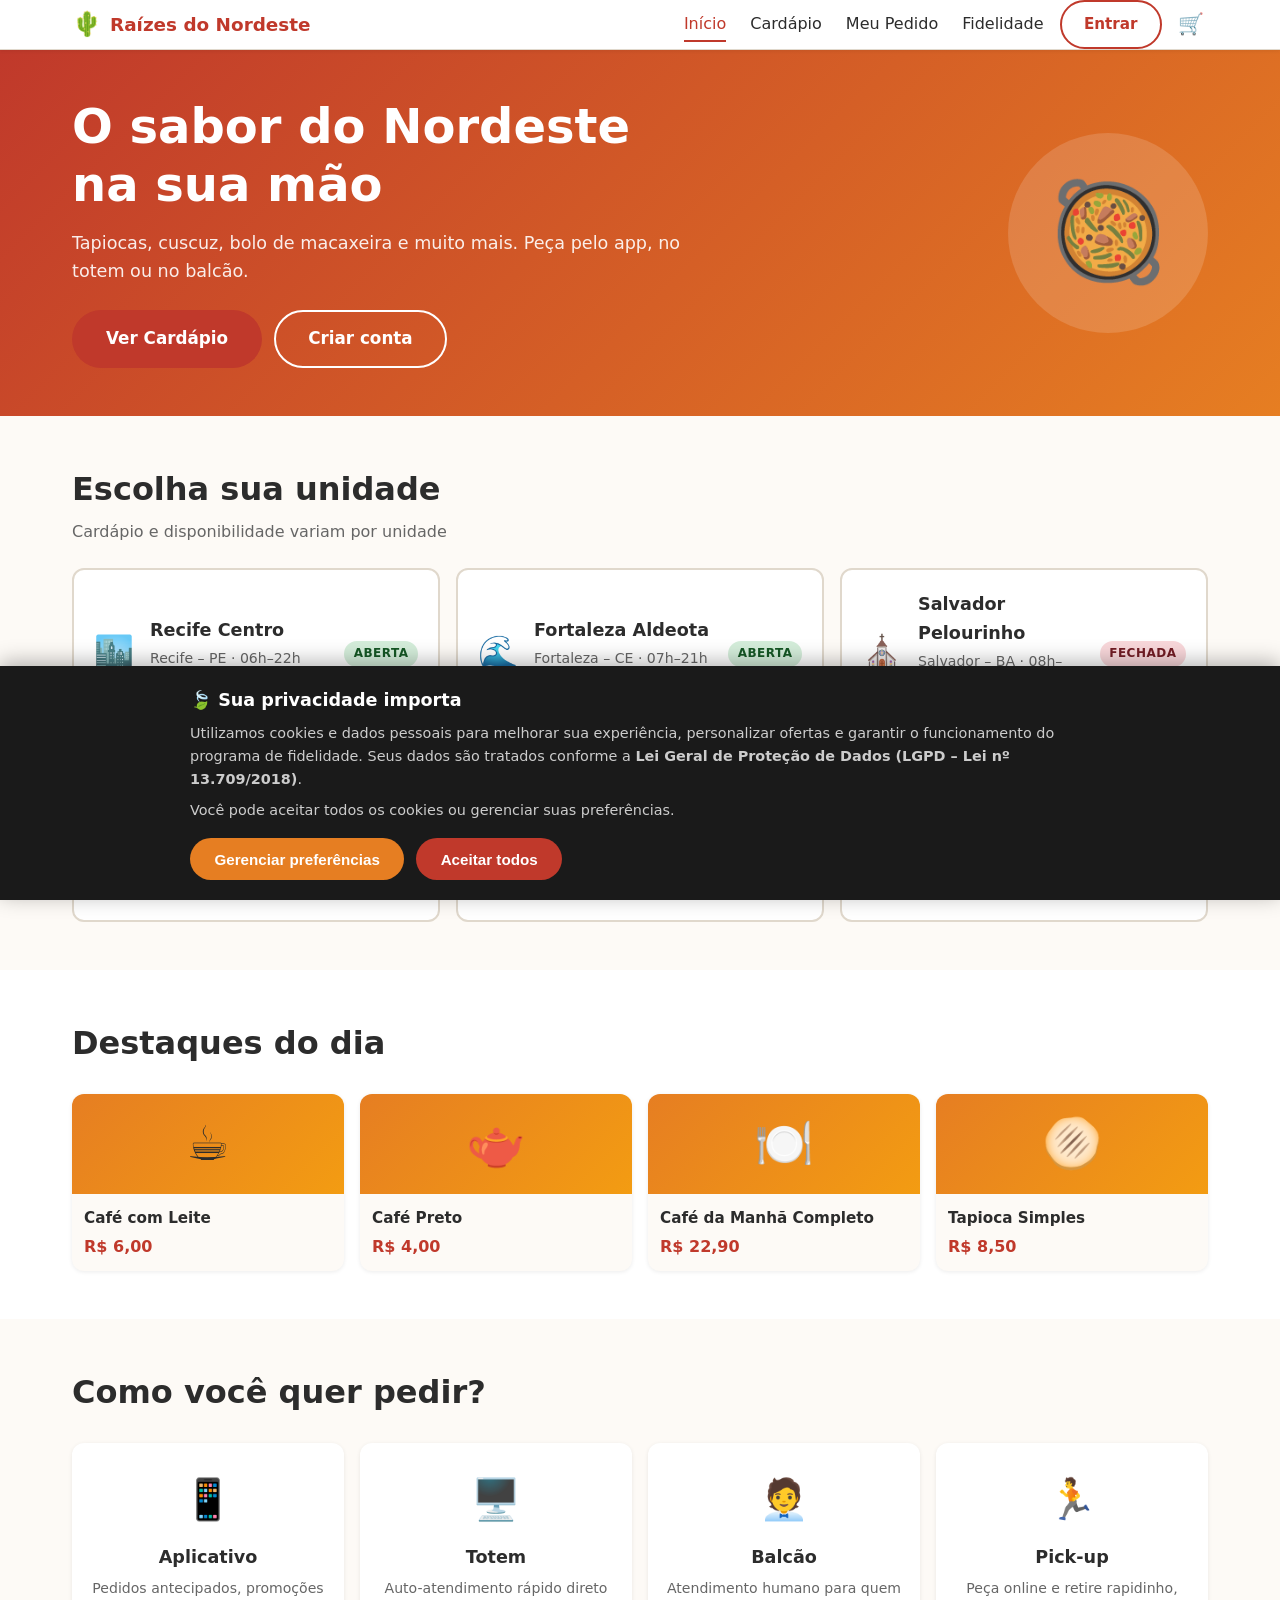
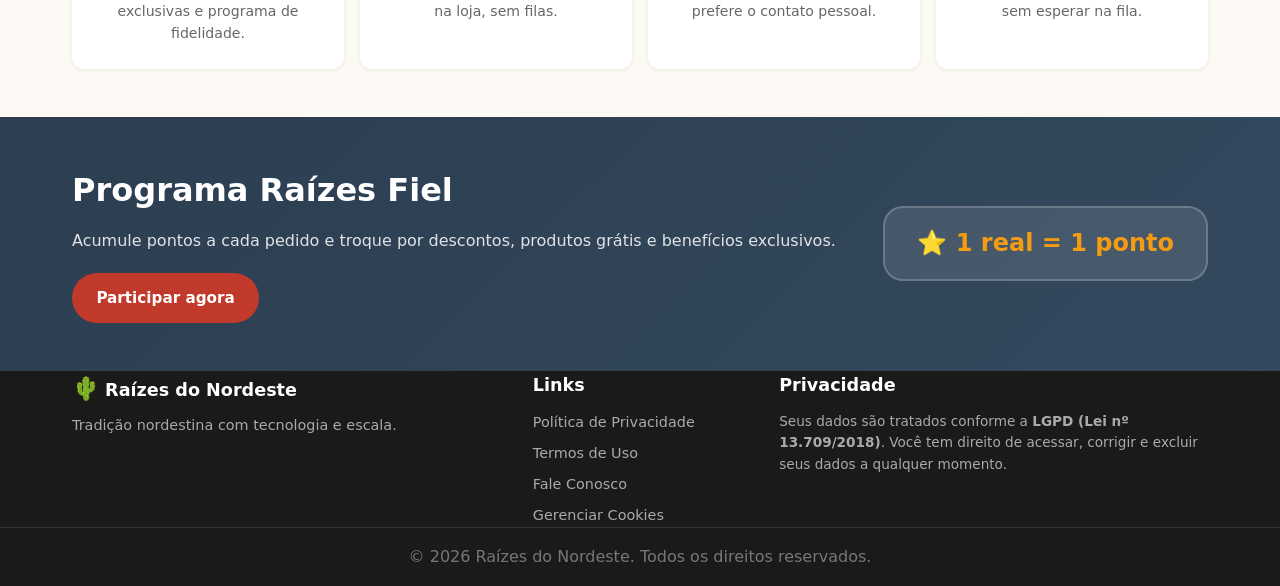
==== index.html @ 5897336e "raizes do nordeste" ====
<!DOCTYPE html>
<html lang="pt-BR">
<head>
  <meta charset="UTF-8" />
  <meta name="viewport" content="width=device-width, initial-scale=1.0" />
  <title>Raízes do Nordeste</title>
  <link rel="stylesheet" href="src/css/global.css" />
  <link rel="stylesheet" href="src/css/home.css" />
</head>
<body>

  <!-- LGPD Banner -->
  <div id="lgpd-banner" class="lgpd-banner" role="dialog" aria-labelledby="lgpd-title" aria-modal="true">
    <div class="lgpd-content">
      <h2 id="lgpd-title">🍃 Sua privacidade importa</h2>
      <p>
        Utilizamos cookies e dados pessoais para melhorar sua experiência, personalizar ofertas e
        garantir o funcionamento do programa de fidelidade. Seus dados são tratados conforme a
        <strong>Lei Geral de Proteção de Dados (LGPD – Lei nº 13.709/2018)</strong>.
      </p>
      <p>Você pode aceitar todos os cookies ou gerenciar suas preferências.</p>
      <div class="lgpd-actions">
        <button class="btn-secondary" onclick="openPrivacyModal()">Gerenciar preferências</button>
        <button class="btn-primary" onclick="acceptLGPD()">Aceitar todos</button>
      </div>
    </div>
  </div>

  <!-- Privacy Modal -->
  <div id="privacy-modal" class="modal hidden" role="dialog" aria-modal="true" aria-labelledby="modal-title">
    <div class="modal-overlay" onclick="closePrivacyModal()"></div>
    <div class="modal-box">
      <h2 id="modal-title">Gerenciar Preferências de Privacidade</h2>
      <p>Escolha quais dados você autoriza a Raízes do Nordeste a utilizar:</p>
      <div class="privacy-options">
        <label class="toggle-item">
          <span>Cookies essenciais (obrigatório)</span>
          <input type="checkbox" checked disabled />
        </label>
        <label class="toggle-item">
          <span>Personalização de ofertas</span>
          <input type="checkbox" id="pref-personalization" checked />
        </label>
        <label class="toggle-item">
          <span>Programa de fidelidade</span>
          <input type="checkbox" id="pref-fidelity" checked />
        </label>
        <label class="toggle-item">
          <span>Análise de uso (analytics)</span>
          <input type="checkbox" id="pref-analytics" />
        </label>
      </div>
      <p class="privacy-note">
        Você pode revogar seu consentimento a qualquer momento em <strong>Minha Conta → Privacidade</strong>.
        Para mais informações, acesse nossa <a href="#" class="link">Política de Privacidade</a>.
      </p>
      <div class="modal-actions">
        <button class="btn-secondary" onclick="closePrivacyModal()">Cancelar</button>
        <button class="btn-primary" onclick="savePrivacyPrefs()">Salvar preferências</button>
      </div>
    </div>
  </div>

  <!-- Header -->
  <header class="header" role="banner">
    <div class="container header-inner">
      <a href="index.html" class="logo" aria-label="Raízes do Nordeste - Página inicial">
        <span class="logo-icon">🌵</span>
        <span class="logo-text">Raízes do Nordeste</span>
      </a>
      <nav class="nav" role="navigation" aria-label="Menu principal">
        <a href="index.html" class="nav-link active">Início</a>
        <a href="src/pages/cardapio.html" class="nav-link">Cardápio</a>
        <a href="src/pages/pedido.html" class="nav-link">Meu Pedido</a>
        <a href="src/pages/fidelidade.html" class="nav-link">Fidelidade</a>
      </nav>
      <div class="header-actions">
        <a href="src/pages/login.html" class="btn-outline" id="btn-login">Entrar</a>
        <a href="src/pages/carrinho.html" class="btn-cart" aria-label="Ver carrinho">
          🛒 <span id="cart-count" class="cart-badge">0</span>
        </a>
      </div>
      <button class="menu-toggle" id="menu-toggle" aria-label="Abrir menu" aria-expanded="false">☰</button>
    </div>
    <!-- Mobile nav -->
    <nav class="mobile-nav hidden" id="mobile-nav" aria-label="Menu mobile">
      <a href="index.html" class="mobile-nav-link">Início</a>
      <a href="src/pages/cardapio.html" class="mobile-nav-link">Cardápio</a>
      <a href="src/pages/pedido.html" class="mobile-nav-link">Meu Pedido</a>
      <a href="src/pages/fidelidade.html" class="mobile-nav-link">Fidelidade</a>
      <a href="src/pages/login.html" class="mobile-nav-link">Entrar / Cadastrar</a>
    </nav>
  </header>

  <main id="main-content">

    <!-- Hero -->
    <section class="hero" aria-labelledby="hero-title">
      <div class="container hero-inner">
        <div class="hero-text">
          <h1 id="hero-title">O sabor do Nordeste<br/>na sua mão</h1>
          <p>Tapiocas, cuscuz, bolo de macaxeira e muito mais. Peça pelo app, no totem ou no balcão.</p>
          <div class="hero-actions">
            <a href="src/pages/cardapio.html" class="btn-primary btn-lg">Ver Cardápio</a>
            <a href="src/pages/login.html" class="btn-outline btn-lg">Criar conta</a>
          </div>
        </div>
        <div class="hero-image" aria-hidden="true">
          <div class="hero-img-placeholder">
            <span>🥘</span>
          </div>
        </div>
      </div>
    </section>

    <!-- Selecionar Unidade -->
    <section class="section-unit" aria-labelledby="unit-title">
      <div class="container">
        <h2 id="unit-title">Escolha sua unidade</h2>
        <p class="section-subtitle">Cardápio e disponibilidade variam por unidade</p>
        <div class="unit-grid" id="unit-grid" role="list">
          <!-- Preenchido via JS -->
        </div>
      </div>
    </section>

    <!-- Destaques -->
    <section class="section-highlights" aria-labelledby="highlights-title">
      <div class="container">
        <h2 id="highlights-title">Destaques do dia</h2>
        <div class="highlights-grid" id="highlights-grid" role="list">
          <!-- Preenchido via JS -->
        </div>
      </div>
    </section>

    <!-- Canais de atendimento -->
    <section class="section-channels" aria-labelledby="channels-title">
      <div class="container">
        <h2 id="channels-title">Como você quer pedir?</h2>
        <div class="channels-grid">
          <div class="channel-card">
            <span class="channel-icon" aria-hidden="true">📱</span>
            <h3>Aplicativo</h3>
            <p>Pedidos antecipados, promoções exclusivas e programa de fidelidade.</p>
          </div>
          <div class="channel-card">
            <span class="channel-icon" aria-hidden="true">🖥️</span>
            <h3>Totem</h3>
            <p>Auto-atendimento rápido direto na loja, sem filas.</p>
          </div>
          <div class="channel-card">
            <span class="channel-icon" aria-hidden="true">🧑‍💼</span>
            <h3>Balcão</h3>
            <p>Atendimento humano para quem prefere o contato pessoal.</p>
          </div>
          <div class="channel-card">
            <span class="channel-icon" aria-hidden="true">🏃</span>
            <h3>Pick-up</h3>
            <p>Peça online e retire rapidinho, sem esperar na fila.</p>
          </div>
        </div>
      </div>
    </section>

    <!-- Fidelidade CTA -->
    <section class="section-fidelity" aria-labelledby="fidelity-title">
      <div class="container fidelity-inner">
        <div>
          <h2 id="fidelity-title">Programa Raízes Fiel</h2>
          <p>Acumule pontos a cada pedido e troque por descontos, produtos grátis e benefícios exclusivos.</p>
          <a href="src/pages/login.html" class="btn-primary">Participar agora</a>
        </div>
        <div class="fidelity-badge" aria-hidden="true">⭐ 1 real = 1 ponto</div>
      </div>
    </section>

  </main>

  <!-- Footer -->
  <footer class="footer" role="contentinfo">
    <div class="container footer-inner">
      <div class="footer-brand">
        <span class="logo-icon">🌵</span>
        <span class="logo-text">Raízes do Nordeste</span>
        <p>Tradição nordestina com tecnologia e escala.</p>
      </div>
      <div class="footer-links">
        <h3>Links</h3>
        <a href="#">Política de Privacidade</a>
        <a href="#">Termos de Uso</a>
        <a href="#">Fale Conosco</a>
        <a href="#" onclick="openPrivacyModal(); return false;">Gerenciar Cookies</a>
      </div>
      <div class="footer-lgpd">
        <h3>Privacidade</h3>
        <p>Seus dados são tratados conforme a <strong>LGPD (Lei nº 13.709/2018)</strong>. Você tem direito de acessar, corrigir e excluir seus dados a qualquer momento.</p>
      </div>
    </div>
    <div class="footer-bottom">
      <p>© 2026 Raízes do Nordeste. Todos os direitos reservados.</p>
    </div>
  </footer>

  <script src="src/js/data.js"></script>
  <script src="src/js/cart.js"></script>
  <script src="src/js/lgpd.js"></script>
  <script src="src/js/home.js"></script>
</body>
</html>
---- src/css/global.css ----
/* =============================================
   RAÍZES DO NORDESTE — Global CSS
   Mobile-first, responsivo, acessível
   ============================================= */

/* --- Reset & Base --- */
*, *::before, *::after { box-sizing: border-box; margin: 0; padding: 0; }

:root {
  --color-primary:    #C0392B;
  --color-primary-dk: #96281B;
  --color-secondary:  #E67E22;
  --color-accent:     #F39C12;
  --color-bg:         #FDFAF6;
  --color-surface:    #FFFFFF;
  --color-text:       #2C2C2C;
  --color-text-light: #666666;
  --color-border:     #E0D8CC;
  --color-success:    #27AE60;
  --color-error:      #E74C3C;
  --color-warning:    #F39C12;
  --color-info:       #2980B9;

  --radius-sm:  6px;
  --radius-md:  12px;
  --radius-lg:  20px;
  --radius-full: 9999px;

  --shadow-sm: 0 1px 4px rgba(0,0,0,.08);
  --shadow-md: 0 4px 16px rgba(0,0,0,.12);
  --shadow-lg: 0 8px 32px rgba(0,0,0,.16);

  --font-sans: 'Segoe UI', system-ui, -apple-system, sans-serif;
  --transition: 0.2s ease;
}

html { scroll-behavior: smooth; font-size: 16px; }

body {
  font-family: var(--font-sans);
  background: var(--color-bg);
  color: var(--color-text);
  line-height: 1.6;
  min-height: 100vh;
  display: flex;
  flex-direction: column;
}

main { flex: 1; }

img { max-width: 100%; display: block; }

a { color: inherit; text-decoration: none; }

ul, ol { list-style: none; }

/* --- Container --- */
.container {
  width: 100%;
  max-width: 1200px;
  margin: 0 auto;
  padding: 0 1rem;
}

/* --- Typography --- */
h1 { font-size: clamp(1.8rem, 5vw, 3rem); font-weight: 800; line-height: 1.2; }
h2 { font-size: clamp(1.3rem, 3vw, 2rem); font-weight: 700; }
h3 { font-size: 1.1rem; font-weight: 600; }
p  { font-size: 1rem; }

.section-subtitle { color: var(--color-text-light); margin-top: .25rem; }

/* --- Buttons --- */
.btn-primary, .btn-secondary, .btn-outline, .btn-danger {
  display: inline-flex;
  align-items: center;
  justify-content: center;
  gap: .5rem;
  padding: .65rem 1.4rem;
  border-radius: var(--radius-full);
  font-size: .95rem;
  font-weight: 600;
  cursor: pointer;
  border: 2px solid transparent;
  transition: background var(--transition), color var(--transition), border-color var(--transition), transform var(--transition);
  text-decoration: none;
  white-space: nowrap;
}
.btn-primary  { background: var(--color-primary); color: #fff; }
.btn-primary:hover  { background: var(--color-primary-dk); transform: translateY(-1px); }
.btn-secondary { background: var(--color-secondary); color: #fff; }
.btn-secondary:hover { background: #d35400; }
.btn-outline  { background: transparent; color: var(--color-primary); border-color: var(--color-primary); }
.btn-outline:hover  { background: var(--color-primary); color: #fff; }
.btn-danger   { background: var(--color-error); color: #fff; }
.btn-danger:hover   { background: #c0392b; }
.btn-lg { padding: .85rem 2rem; font-size: 1.05rem; }
.btn-sm { padding: .4rem .9rem; font-size: .85rem; }

button:focus-visible, a:focus-visible {
  outline: 3px solid var(--color-accent);
  outline-offset: 2px;
}

/* --- Header --- */
.header {
  background: var(--color-surface);
  border-bottom: 1px solid var(--color-border);
  position: sticky;
  top: 0;
  z-index: 100;
  box-shadow: var(--shadow-sm);
}
.header-inner {
  display: flex;
  align-items: center;
  gap: 1rem;
  padding-top: .75rem;
  padding-bottom: .75rem;
}
.logo {
  display: flex;
  align-items: center;
  gap: .5rem;
  font-weight: 800;
  font-size: 1.15rem;
  color: var(--color-primary);
  flex-shrink: 0;
}
.logo-icon { font-size: 1.5rem; }

.nav { display: none; gap: 1.5rem; margin-left: auto; }
.nav-link {
  font-weight: 500;
  color: var(--color-text);
  padding: .25rem 0;
  border-bottom: 2px solid transparent;
  transition: color var(--transition), border-color var(--transition);
}
.nav-link:hover, .nav-link.active {
  color: var(--color-primary);
  border-bottom-color: var(--color-primary);
}

.header-actions { display: none; align-items: center; gap: .75rem; }
.btn-cart {
  position: relative;
  font-size: 1.3rem;
  background: none;
  border: none;
  cursor: pointer;
  padding: .25rem;
  text-decoration: none;
}
.cart-badge {
  position: absolute;
  top: -4px; right: -6px;
  background: var(--color-primary);
  color: #fff;
  font-size: .65rem;
  font-weight: 700;
  border-radius: var(--radius-full);
  min-width: 18px;
  height: 18px;
  display: flex;
  align-items: center;
  justify-content: center;
  padding: 0 3px;
}

.menu-toggle {
  margin-left: auto;
  background: none;
  border: none;
  font-size: 1.5rem;
  cursor: pointer;
  color: var(--color-text);
  padding: .25rem;
}

.mobile-nav {
  display: flex;
  flex-direction: column;
  background: var(--color-surface);
  border-top: 1px solid var(--color-border);
  padding: .5rem 0;
}
.mobile-nav-link {
  padding: .75rem 1.5rem;
  font-weight: 500;
  color: var(--color-text);
  border-bottom: 1px solid var(--color-border);
  transition: background var(--transition);
}
.mobile-nav-link:hover { background: var(--color-bg); color: var(--color-primary); }
.mobile-nav.hidden { display: none; }

/* --- Footer --- */
.footer {
  background: #1a1a1a;
  color: #ccc;
  margin-top: auto;
}
.footer-inner {
  display: grid;
  grid-template-columns: 1fr;
  gap: 2rem;
  padding: 2.5rem 1rem;
}
.footer-brand .logo-text { color: #fff; font-size: 1.1rem; font-weight: 700; }
.footer-brand .logo-icon { font-size: 1.4rem; }
.footer-brand p { margin-top: .5rem; font-size: .9rem; color: #aaa; }
.footer-links, .footer-lgpd { display: flex; flex-direction: column; gap: .5rem; }
.footer-links h3, .footer-lgpd h3 { color: #fff; margin-bottom: .25rem; }
.footer-links a { color: #aaa; font-size: .9rem; transition: color var(--transition); }
.footer-links a:hover { color: var(--color-accent); }
.footer-lgpd p { font-size: .85rem; color: #aaa; }
.footer-bottom {
  border-top: 1px solid #333;
  text-align: center;
  padding: 1rem;
  font-size: .85rem;
  color: #777;
}

/* --- LGPD Banner --- */
.lgpd-banner {
  position: fixed;
  bottom: 0; left: 0; right: 0;
  background: #1a1a1a;
  color: #eee;
  z-index: 9999;
  padding: 1.25rem 1rem;
  box-shadow: 0 -4px 20px rgba(0,0,0,.3);
  animation: slideUp .4s ease;
}
.lgpd-content { max-width: 900px; margin: 0 auto; }
.lgpd-content h2 { color: #fff; font-size: 1.1rem; margin-bottom: .5rem; }
.lgpd-content p  { font-size: .9rem; color: #ccc; margin-bottom: .5rem; }
.lgpd-actions { display: flex; flex-wrap: wrap; gap: .75rem; margin-top: 1rem; }
.lgpd-banner.hidden { display: none; }

@keyframes slideUp {
  from { transform: translateY(100%); }
  to   { transform: translateY(0); }
}

/* --- Modal --- */
.modal {
  position: fixed;
  inset: 0;
  z-index: 10000;
  display: flex;
  align-items: center;
  justify-content: center;
  padding: 1rem;
}
.modal.hidden { display: none; }
.modal-overlay {
  position: absolute;
  inset: 0;
  background: rgba(0,0,0,.6);
}
.modal-box {
  position: relative;
  background: var(--color-surface);
  border-radius: var(--radius-lg);
  padding: 2rem;
  max-width: 500px;
  width: 100%;
  box-shadow: var(--shadow-lg);
  z-index: 1;
}
.modal-box h2 { margin-bottom: 1rem; }
.modal-box p  { margin-bottom: 1rem; font-size: .95rem; color: var(--color-text-light); }
.modal-actions { display: flex; gap: .75rem; justify-content: flex-end; flex-wrap: wrap; margin-top: 1.5rem; }

.privacy-options { display: flex; flex-direction: column; gap: .75rem; margin: 1rem 0; }
.toggle-item {
  display: flex;
  align-items: center;
  justify-content: space-between;
  padding: .75rem 1rem;
  background: var(--color-bg);
  border-radius: var(--radius-md);
  cursor: pointer;
  font-size: .95rem;
}
.toggle-item input[type="checkbox"] { width: 18px; height: 18px; accent-color: var(--color-primary); }
.privacy-note { font-size: .85rem !important; }
.link { color: var(--color-primary); text-decoration: underline; }

/* --- Cards --- */
.card {
  background: var(--color-surface);
  border-radius: var(--radius-md);
  box-shadow: var(--shadow-sm);
  overflow: hidden;
  transition: box-shadow var(--transition), transform var(--transition);
}
.card:hover { box-shadow: var(--shadow-md); transform: translateY(-2px); }

/* --- Badges --- */
.badge {
  display: inline-block;
  padding: .2rem .6rem;
  border-radius: var(--radius-full);
  font-size: .75rem;
  font-weight: 700;
  text-transform: uppercase;
  letter-spacing: .04em;
}
.badge-success  { background: #d4edda; color: #155724; }
.badge-warning  { background: #fff3cd; color: #856404; }
.badge-error    { background: #f8d7da; color: #721c24; }
.badge-info     { background: #d1ecf1; color: #0c5460; }
.badge-primary  { background: #fde8e6; color: var(--color-primary); }

/* --- Form elements --- */
.form-group { display: flex; flex-direction: column; gap: .4rem; margin-bottom: 1rem; }
.form-label { font-weight: 600; font-size: .9rem; }
.form-input, .form-select, .form-textarea {
  padding: .7rem 1rem;
  border: 1.5px solid var(--color-border);
  border-radius: var(--radius-md);
  font-size: 1rem;
  font-family: var(--font-sans);
  background: var(--color-surface);
  color: var(--color-text);
  transition: border-color var(--transition);
  width: 100%;
}
.form-input:focus, .form-select:focus, .form-textarea:focus {
  outline: none;
  border-color: var(--color-primary);
}
.form-input.error { border-color: var(--color-error); }
.form-error { color: var(--color-error); font-size: .82rem; }
.form-hint  { color: var(--color-text-light); font-size: .82rem; }

/* --- Alerts --- */
.alert {
  padding: .85rem 1.1rem;
  border-radius: var(--radius-md);
  font-size: .95rem;
  margin-bottom: 1rem;
  display: flex;
  align-items: flex-start;
  gap: .6rem;
}
.alert-success { background: #d4edda; color: #155724; border-left: 4px solid var(--color-success); }
.alert-error   { background: #f8d7da; color: #721c24; border-left: 4px solid var(--color-error); }
.alert-warning { background: #fff3cd; color: #856404; border-left: 4px solid var(--color-warning); }
.alert-info    { background: #d1ecf1; color: #0c5460; border-left: 4px solid var(--color-info); }

/* --- Utilities --- */
.hidden  { display: none !important; }
.sr-only { position: absolute; width: 1px; height: 1px; padding: 0; margin: -1px; overflow: hidden; clip: rect(0,0,0,0); white-space: nowrap; border: 0; }
.text-center { text-align: center; }
.text-right  { text-align: right; }
.mt-1 { margin-top: .5rem; }
.mt-2 { margin-top: 1rem; }
.mt-3 { margin-top: 1.5rem; }
.mb-1 { margin-bottom: .5rem; }
.mb-2 { margin-bottom: 1rem; }
.divider { border: none; border-top: 1px solid var(--color-border); margin: 1.5rem 0; }

/* --- Spinner --- */
.spinner {
  width: 36px; height: 36px;
  border: 4px solid var(--color-border);
  border-top-color: var(--color-primary);
  border-radius: 50%;
  animation: spin .7s linear infinite;
  margin: 2rem auto;
}
@keyframes spin { to { transform: rotate(360deg); } }

/* --- Toast --- */
.toast-container {
  position: fixed;
  bottom: 1.5rem;
  right: 1rem;
  z-index: 9998;
  display: flex;
  flex-direction: column;
  gap: .5rem;
  max-width: 320px;
}
.toast {
  background: #1a1a1a;
  color: #fff;
  padding: .85rem 1.1rem;
  border-radius: var(--radius-md);
  font-size: .9rem;
  box-shadow: var(--shadow-md);
  animation: fadeInRight .3s ease;
  display: flex;
  align-items: center;
  gap: .5rem;
}
.toast.success { border-left: 4px solid var(--color-success); }
.toast.error   { border-left: 4px solid var(--color-error); }
.toast.info    { border-left: 4px solid var(--color-info); }
@keyframes fadeInRight {
  from { opacity: 0; transform: translateX(30px); }
  to   { opacity: 1; transform: translateX(0); }
}

/* --- Responsive --- */
@media (min-width: 640px) {
  .container { padding: 0 1.5rem; }
  .footer-inner { grid-template-columns: 1fr 1fr; }
}

@media (min-width: 768px) {
  .nav { display: flex; }
  .header-actions { display: flex; }
  .menu-toggle { display: none; }
  .footer-inner { grid-template-columns: 2fr 1fr 2fr; }
}

@media (min-width: 1024px) {
  .container { padding: 0 2rem; }
}
---- src/css/home.css ----
/* =============================================
   HOME PAGE
   ============================================= */

/* Hero */
.hero {
  background: linear-gradient(135deg, #C0392B 0%, #E67E22 100%);
  color: #fff;
  padding: 3rem 0;
}
.hero-inner {
  display: flex;
  flex-direction: column;
  gap: 2rem;
  align-items: center;
}
.hero-text h1 { color: #fff; }
.hero-text p  { color: rgba(255,255,255,.9); margin: 1rem 0 1.5rem; font-size: 1.1rem; }
.hero-actions { display: flex; flex-wrap: wrap; gap: .75rem; }
.hero-actions .btn-outline { border-color: #fff; color: #fff; }
.hero-actions .btn-outline:hover { background: #fff; color: var(--color-primary); }
.hero-img-placeholder {
  width: 200px; height: 200px;
  background: rgba(255,255,255,.15);
  border-radius: 50%;
  display: flex;
  align-items: center;
  justify-content: center;
  font-size: 6rem;
  flex-shrink: 0;
}

/* Units */
.section-unit { padding: 3rem 0; }
.section-unit h2 { margin-bottom: .25rem; }
.unit-grid {
  display: grid;
  grid-template-columns: 1fr;
  gap: 1rem;
  margin-top: 1.5rem;
}
.unit-card {
  background: var(--color-surface);
  border: 2px solid var(--color-border);
  border-radius: var(--radius-md);
  padding: 1.25rem;
  cursor: pointer;
  transition: border-color var(--transition), box-shadow var(--transition);
  display: flex;
  align-items: center;
  gap: 1rem;
}
.unit-card:hover, .unit-card.selected {
  border-color: var(--color-primary);
  box-shadow: var(--shadow-md);
}
.unit-card.selected { background: #fde8e6; }
.unit-icon { font-size: 2rem; flex-shrink: 0; }
.unit-info h3 { margin-bottom: .2rem; }
.unit-info p  { font-size: .88rem; color: var(--color-text-light); }
.unit-status  { margin-left: auto; flex-shrink: 0; }

/* Highlights */
.section-highlights { padding: 3rem 0; background: var(--color-surface); }
.section-highlights h2 { margin-bottom: 1.5rem; }
.highlights-grid {
  display: grid;
  grid-template-columns: repeat(2, 1fr);
  gap: 1rem;
}
.highlight-card {
  background: var(--color-bg);
  border-radius: var(--radius-md);
  overflow: hidden;
  box-shadow: var(--shadow-sm);
  transition: box-shadow var(--transition), transform var(--transition);
  cursor: pointer;
}
.highlight-card:hover { box-shadow: var(--shadow-md); transform: translateY(-2px); }
.highlight-img {
  height: 100px;
  background: linear-gradient(135deg, #E67E22, #F39C12);
  display: flex;
  align-items: center;
  justify-content: center;
  font-size: 3rem;
}
.highlight-body { padding: .75rem; }
.highlight-body h3 { font-size: .95rem; margin-bottom: .25rem; }
.highlight-price { color: var(--color-primary); font-weight: 700; font-size: 1rem; }
.highlight-old   { text-decoration: line-through; color: var(--color-text-light); font-size: .85rem; margin-right: .4rem; }

/* Channels */
.section-channels { padding: 3rem 0; }
.section-channels h2 { margin-bottom: 1.5rem; }
.channels-grid {
  display: grid;
  grid-template-columns: repeat(2, 1fr);
  gap: 1rem;
}
.channel-card {
  background: var(--color-surface);
  border-radius: var(--radius-md);
  padding: 1.5rem 1rem;
  text-align: center;
  box-shadow: var(--shadow-sm);
  transition: box-shadow var(--transition);
}
.channel-card:hover { box-shadow: var(--shadow-md); }
.channel-icon { font-size: 2.5rem; display: block; margin-bottom: .75rem; }
.channel-card h3 { margin-bottom: .4rem; }
.channel-card p  { font-size: .88rem; color: var(--color-text-light); }

/* Fidelity CTA */
.section-fidelity {
  background: linear-gradient(135deg, #2C3E50, #34495E);
  color: #fff;
  padding: 3rem 0;
}
.fidelity-inner {
  display: flex;
  flex-direction: column;
  gap: 2rem;
  align-items: center;
  text-align: center;
}
.fidelity-inner h2 { color: #fff; }
.fidelity-inner p  { color: rgba(255,255,255,.85); margin: .75rem 0 1.25rem; }
.fidelity-badge {
  font-size: 1.5rem;
  font-weight: 800;
  color: var(--color-accent);
  background: rgba(255,255,255,.1);
  padding: 1rem 2rem;
  border-radius: var(--radius-lg);
  border: 2px solid rgba(255,255,255,.2);
}

/* Responsive */
@media (min-width: 640px) {
  .unit-grid { grid-template-columns: repeat(2, 1fr); }
  .highlights-grid { grid-template-columns: repeat(3, 1fr); }
  .channels-grid { grid-template-columns: repeat(4, 1fr); }
}
@media (min-width: 768px) {
  .hero-inner { flex-direction: row; justify-content: space-between; }
  .hero-text { max-width: 55%; }
  .fidelity-inner { flex-direction: row; justify-content: space-between; text-align: left; }
  .highlights-grid { grid-template-columns: repeat(4, 1fr); }
}
@media (min-width: 1024px) {
  .unit-grid { grid-template-columns: repeat(3, 1fr); }
}
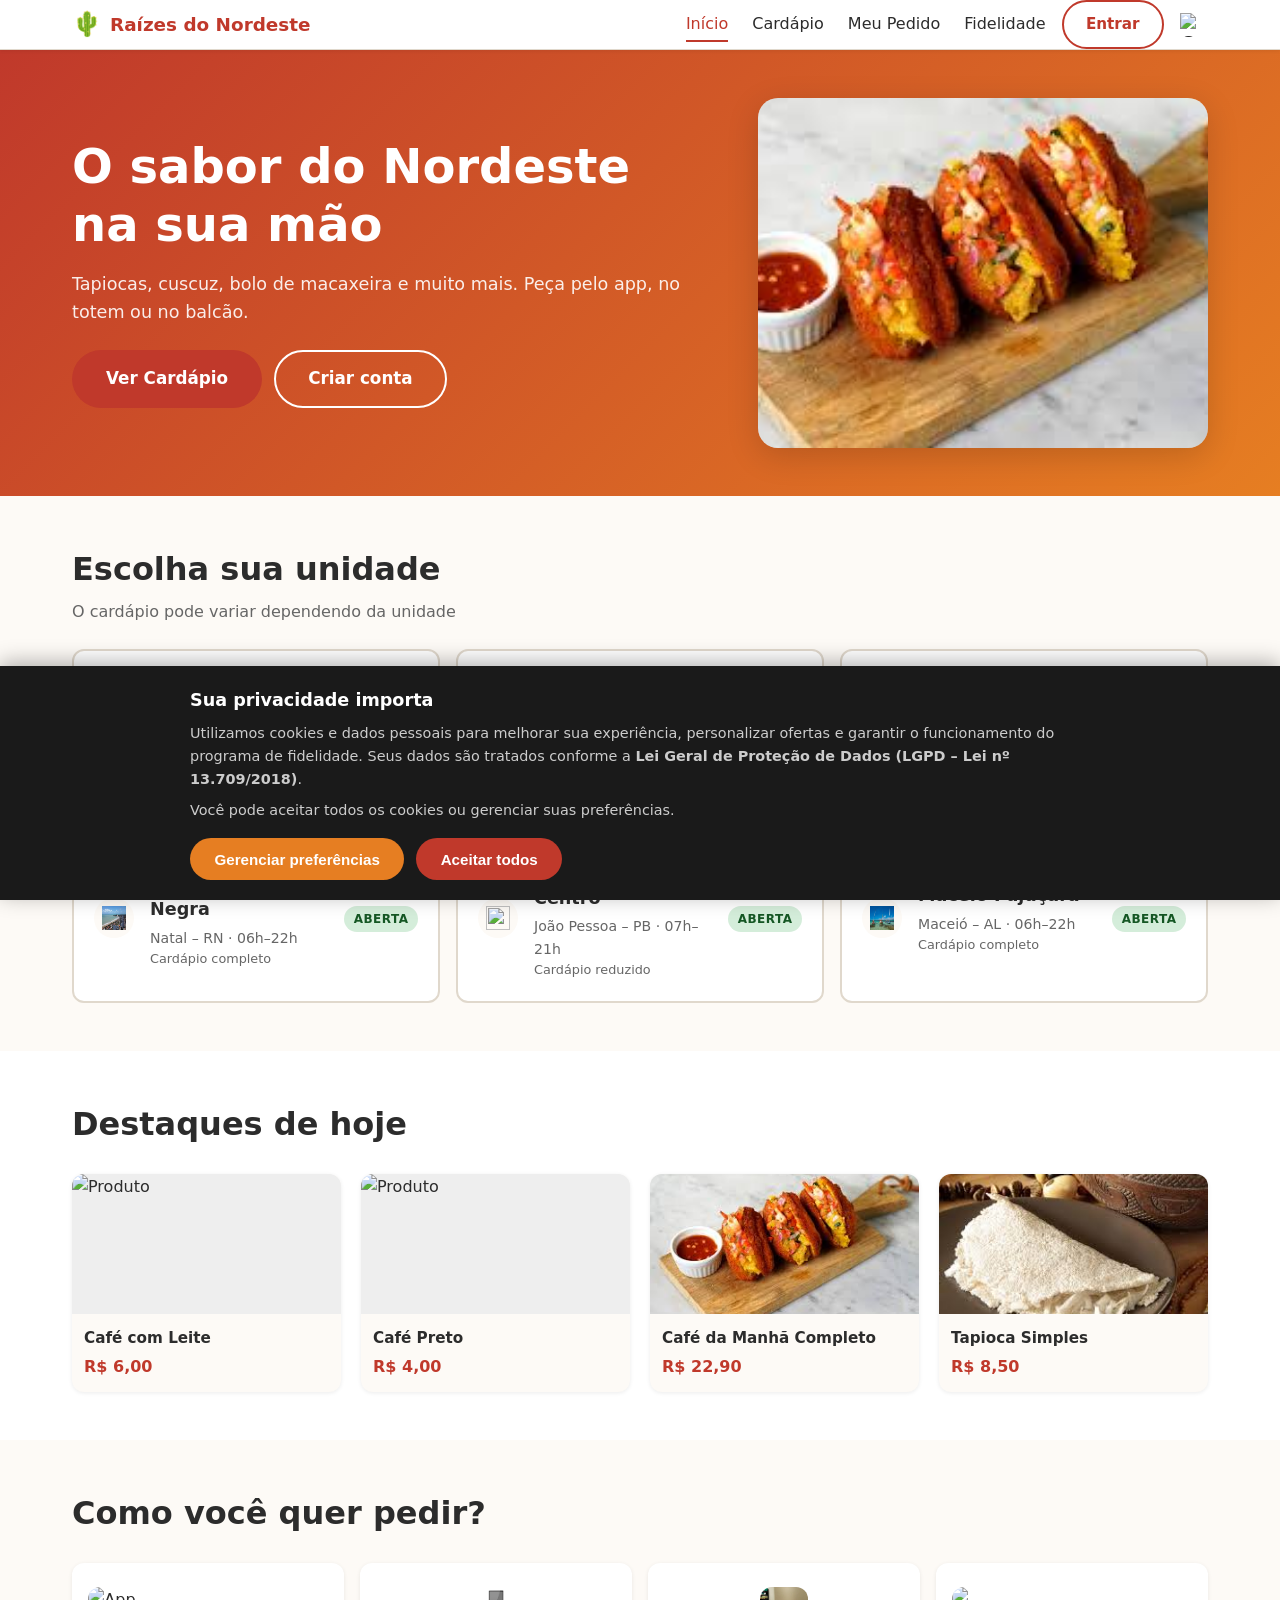
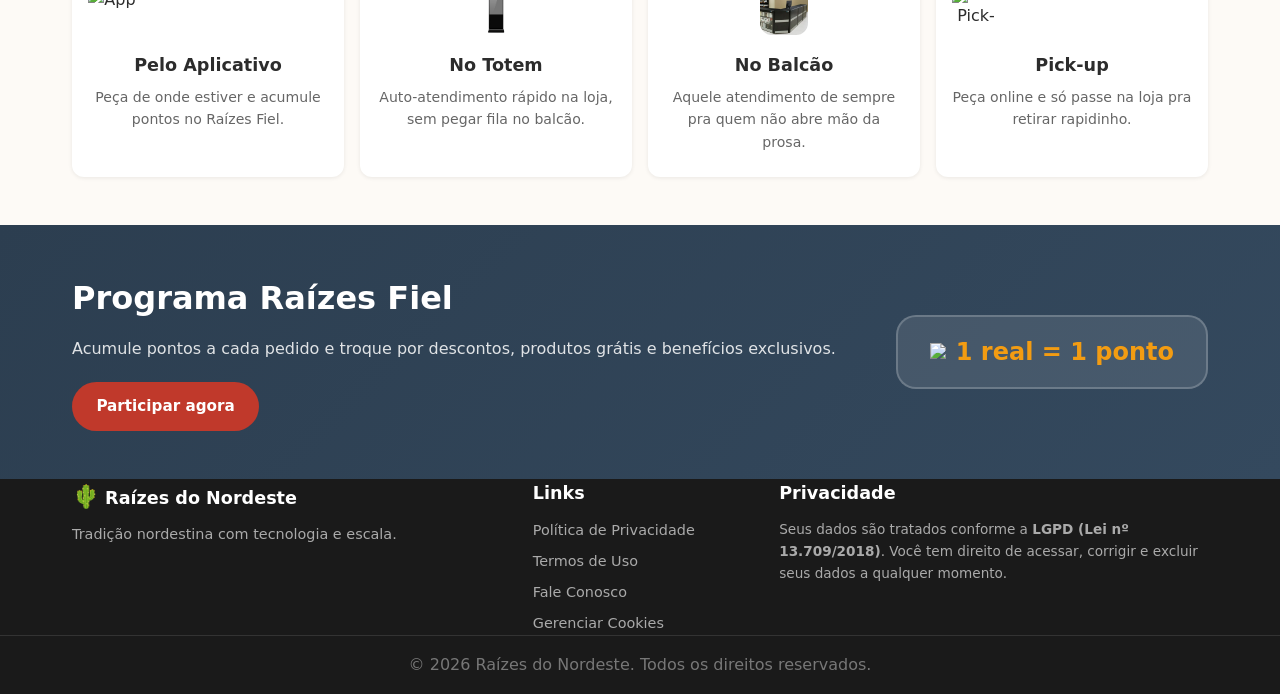
==== commit 80d523f4: "raizes do nordeste v3" ====
--- a/index.html
+++ b/index.html
@@ -3,30 +3,30 @@
 <head>
   <meta charset="UTF-8" />
   <meta name="viewport" content="width=device-width, initial-scale=1.0" />
-  <title>Raízes do Nordeste</title>
+  <title>Raízes do Nordeste - Delivery & Fidelidade</title>
+  <meta name="description" content="O melhor da culinária nordestina: tapiocas, cuscuz e bolos regionais. Peça agora!">
+  <meta name="author" content="Renan Bezerra">
   <link rel="stylesheet" href="src/css/global.css" />
   <link rel="stylesheet" href="src/css/home.css" />
 </head>
 <body>
 
-  <!-- LGPD Banner -->
-  <div id="lgpd-banner" class="lgpd-banner" role="dialog" aria-labelledby="lgpd-title" aria-modal="true">
-    <div class="lgpd-content">
-      <h2 id="lgpd-title">🍃 Sua privacidade importa</h2>
+  <div id="privacy-bar" class="privacy-bar hidden" role="dialog" aria-labelledby="privacy-title" aria-modal="true">
+    <div class="privacy-content">
+      <h2 id="privacy-title"> Sua privacidade importa</h2>
       <p>
         Utilizamos cookies e dados pessoais para melhorar sua experiência, personalizar ofertas e
         garantir o funcionamento do programa de fidelidade. Seus dados são tratados conforme a
         <strong>Lei Geral de Proteção de Dados (LGPD – Lei nº 13.709/2018)</strong>.
       </p>
       <p>Você pode aceitar todos os cookies ou gerenciar suas preferências.</p>
-      <div class="lgpd-actions">
+      <div class="privacy-actions">
         <button class="btn-secondary" onclick="openPrivacyModal()">Gerenciar preferências</button>
         <button class="btn-primary" onclick="acceptLGPD()">Aceitar todos</button>
       </div>
     </div>
   </div>
 
-  <!-- Privacy Modal -->
   <div id="privacy-modal" class="modal hidden" role="dialog" aria-modal="true" aria-labelledby="modal-title">
     <div class="modal-overlay" onclick="closePrivacyModal()"></div>
     <div class="modal-box">
@@ -61,10 +61,9 @@
     </div>
   </div>
 
-  <!-- Header -->
   <header class="header" role="banner">
     <div class="container header-inner">
-      <a href="index.html" class="logo" aria-label="Raízes do Nordeste - Página inicial">
+      <a href="index.html" class="logo">
         <span class="logo-icon">🌵</span>
         <span class="logo-text">Raízes do Nordeste</span>
       </a>
@@ -76,13 +75,14 @@
       </nav>
       <div class="header-actions">
         <a href="src/pages/login.html" class="btn-outline" id="btn-login">Entrar</a>
-        <a href="src/pages/carrinho.html" class="btn-cart" aria-label="Ver carrinho">
-          🛒 <span id="cart-count" class="cart-badge">0</span>
+        <a href="src/pages/carrinho.html" class="btn-cart" aria-label="Ver carrinho" style="display:flex; align-items:center;">
+          <img src="https://cdn-icons-png.flaticon.com/512/3144/3144456.png" alt="Carrinho" style="width: 24px; height: 24px;">
+          <span id="cart-count" class="cart-badge">0</span>
         </a>
       </div>
       <button class="menu-toggle" id="menu-toggle" aria-label="Abrir menu" aria-expanded="false">☰</button>
     </div>
-    <!-- Mobile nav -->
+    
     <nav class="mobile-nav hidden" id="mobile-nav" aria-label="Menu mobile">
       <a href="index.html" class="mobile-nav-link">Início</a>
       <a href="src/pages/cardapio.html" class="mobile-nav-link">Cardápio</a>
@@ -94,7 +94,6 @@
 
   <main id="main-content">
 
-    <!-- Hero -->
     <section class="hero" aria-labelledby="hero-title">
       <div class="container hero-inner">
         <div class="hero-text">
@@ -105,65 +104,59 @@
             <a href="src/pages/login.html" class="btn-outline btn-lg">Criar conta</a>
           </div>
         </div>
-        <div class="hero-image" aria-hidden="true">
-          <div class="hero-img-placeholder">
-            <span>🥘</span>
-          </div>
-        </div>
-      </div>
-    </section>
-
-    <!-- Selecionar Unidade -->
-    <section class="section-unit" aria-labelledby="unit-title">
+        <div class="hero-image" aria-hidden="true" style="border-radius:20px; overflow:hidden;">
+          <img src="src/imgs/comida.jpeg" alt="Comida Nordestina" style="width: 100%; height: 100%; object-fit: cover; display: block;" />
+        </div>
+      </div>
+    </section>
+
+    <section class="section-unit">
       <div class="container">
-        <h2 id="unit-title">Escolha sua unidade</h2>
-        <p class="section-subtitle">Cardápio e disponibilidade variam por unidade</p>
-        <div class="unit-grid" id="unit-grid" role="list">
-          <!-- Preenchido via JS -->
-        </div>
-      </div>
-    </section>
-
-    <!-- Destaques -->
-    <section class="section-highlights" aria-labelledby="highlights-title">
+        <h2>Escolha sua unidade</h2>
+        <p class="section-subtitle">O cardápio pode variar dependendo da unidade</p>
+        <div class="unit-grid" id="unit-grid">
+          
+        </div>
+      </div>
+    </section>
+
+    <section class="section-highlights">
       <div class="container">
-        <h2 id="highlights-title">Destaques do dia</h2>
-        <div class="highlights-grid" id="highlights-grid" role="list">
-          <!-- Preenchido via JS -->
-        </div>
-      </div>
-    </section>
-
-    <!-- Canais de atendimento -->
-    <section class="section-channels" aria-labelledby="channels-title">
+        <h2>Destaques de hoje</h2>
+        <div class="highlights-grid" id="highlights-grid">
+          
+        </div>
+      </div>
+    </section>
+
+    <section class="section-channels">
       <div class="container">
-        <h2 id="channels-title">Como você quer pedir?</h2>
+        <h2>Como você quer pedir?</h2>
         <div class="channels-grid">
           <div class="channel-card">
-            <span class="channel-icon" aria-hidden="true">📱</span>
-            <h3>Aplicativo</h3>
-            <p>Pedidos antecipados, promoções exclusivas e programa de fidelidade.</p>
-          </div>
-          <div class="channel-card">
-            <span class="channel-icon" aria-hidden="true">🖥️</span>
-            <h3>Totem</h3>
-            <p>Auto-atendimento rápido direto na loja, sem filas.</p>
-          </div>
-          <div class="channel-card">
-            <span class="channel-icon" aria-hidden="true">🧑‍💼</span>
-            <h3>Balcão</h3>
-            <p>Atendimento humano para quem prefere o contato pessoal.</p>
-          </div>
-          <div class="channel-card">
-            <span class="channel-icon" aria-hidden="true">🏃</span>
+            <img src="https://images.unsplash.com/photo-1512941937669-90a1b58e7e9c?ixlib=rb-4.0.3&auto=format&fit=crop&w=150&q=80" alt="App" style="width: 48px; height: 48px; object-fit: cover; border-radius: 12px; margin-bottom: 1rem; display: block;" />
+            <h3>Pelo Aplicativo</h3>
+            <p>Peça de onde estiver e acumule pontos no Raízes Fiel.</p>
+          </div>
+          <div class="channel-card">
+            <img src="src/imgs/totem.png" alt="Totem" style="width: 48px; height: 48px; object-fit: cover; border-radius: 12px; margin-bottom: 1rem; display: block; margin-left: auto; margin-right: auto;" />
+            <h3>No Totem</h3>
+            <p>Auto-atendimento rápido na loja, sem pegar fila no balcão.</p>
+          </div>
+          <div class="channel-card">
+            <img src="src/imgs/balcao.jpg" alt="Balcão" style="width: 48px; height: 48px; object-fit: cover; border-radius: 12px; margin-bottom: 1rem; display: block; margin-left: auto; margin-right: auto;" />
+            <h3>No Balcão</h3>
+            <p>Aquele atendimento de sempre pra quem não abre mão da prosa.</p>
+          </div>
+          <div class="channel-card">
+            <img src="https://images.unsplash.com/photo-1526367790999-0150786686a2?ixlib=rb-4.0.3&auto=format&fit=crop&w=150&q=80" alt="Pick-up" style="width: 48px; height: 48px; object-fit: cover; border-radius: 12px; margin-bottom: 1rem; display: block;" />
             <h3>Pick-up</h3>
-            <p>Peça online e retire rapidinho, sem esperar na fila.</p>
-          </div>
-        </div>
-      </div>
-    </section>
-
-    <!-- Fidelidade CTA -->
+            <p>Peça online e só passe na loja pra retirar rapidinho.</p>
+          </div>
+        </div>
+      </div>
+    </section>
+
     <section class="section-fidelity" aria-labelledby="fidelity-title">
       <div class="container fidelity-inner">
         <div>
@@ -171,13 +164,15 @@
           <p>Acumule pontos a cada pedido e troque por descontos, produtos grátis e benefícios exclusivos.</p>
           <a href="src/pages/login.html" class="btn-primary">Participar agora</a>
         </div>
-        <div class="fidelity-badge" aria-hidden="true">⭐ 1 real = 1 ponto</div>
+        <div class="fidelity-badge" aria-hidden="true" style="display:flex; align-items:center; gap:8px;">
+          <img src="https://cdn-icons-png.flaticon.com/512/1828/1828884.png" alt="Estrela" style="width:18px; height:18px;">
+          1 real = 1 ponto
+        </div>
       </div>
     </section>
 
   </main>
 
-  <!-- Footer -->
   <footer class="footer" role="contentinfo">
     <div class="container footer-inner">
       <div class="footer-brand">
--- a/src/css/global.css
+++ b/src/css/global.css
@@ -1,9 +1,3 @@
-/* =============================================
-   RAÍZES DO NORDESTE — Global CSS
-   Mobile-first, responsivo, acessível
-   ============================================= */
-
-/* --- Reset & Base --- */
 *, *::before, *::after { box-sizing: border-box; margin: 0; padding: 0; }
 
 :root {
@@ -54,7 +48,6 @@
 
 ul, ol { list-style: none; }
 
-/* --- Container --- */
 .container {
   width: 100%;
   max-width: 1200px;
@@ -62,7 +55,6 @@
   padding: 0 1rem;
 }
 
-/* --- Typography --- */
 h1 { font-size: clamp(1.8rem, 5vw, 3rem); font-weight: 800; line-height: 1.2; }
 h2 { font-size: clamp(1.3rem, 3vw, 2rem); font-weight: 700; }
 h3 { font-size: 1.1rem; font-weight: 600; }
@@ -70,7 +62,6 @@
 
 .section-subtitle { color: var(--color-text-light); margin-top: .25rem; }
 
-/* --- Buttons --- */
 .btn-primary, .btn-secondary, .btn-outline, .btn-danger {
   display: inline-flex;
   align-items: center;
@@ -102,7 +93,6 @@
   outline-offset: 2px;
 }
 
-/* --- Header --- */
 .header {
   background: var(--color-surface);
   border-bottom: 1px solid var(--color-border);
@@ -195,7 +185,6 @@
 .mobile-nav-link:hover { background: var(--color-bg); color: var(--color-primary); }
 .mobile-nav.hidden { display: none; }
 
-/* --- Footer --- */
 .footer {
   background: #1a1a1a;
   color: #ccc;
@@ -223,8 +212,7 @@
   color: #777;
 }
 
-/* --- LGPD Banner --- */
-.lgpd-banner {
+.privacy-bar {
   position: fixed;
   bottom: 0; left: 0; right: 0;
   background: #1a1a1a;
@@ -234,18 +222,17 @@
   box-shadow: 0 -4px 20px rgba(0,0,0,.3);
   animation: slideUp .4s ease;
 }
-.lgpd-content { max-width: 900px; margin: 0 auto; }
-.lgpd-content h2 { color: #fff; font-size: 1.1rem; margin-bottom: .5rem; }
-.lgpd-content p  { font-size: .9rem; color: #ccc; margin-bottom: .5rem; }
-.lgpd-actions { display: flex; flex-wrap: wrap; gap: .75rem; margin-top: 1rem; }
-.lgpd-banner.hidden { display: none; }
+.privacy-content { max-width: 900px; margin: 0 auto; }
+.privacy-content h2 { color: #fff; font-size: 1.1rem; margin-bottom: .5rem; }
+.privacy-content p  { font-size: .9rem; color: #ccc; margin-bottom: .5rem; }
+.privacy-actions { display: flex; flex-wrap: wrap; gap: .75rem; margin-top: 1rem; }
+.privacy-bar.hidden { display: none; }
 
 @keyframes slideUp {
   from { transform: translateY(100%); }
   to   { transform: translateY(0); }
 }
 
-/* --- Modal --- */
 .modal {
   position: fixed;
   inset: 0;
@@ -290,7 +277,6 @@
 .privacy-note { font-size: .85rem !important; }
 .link { color: var(--color-primary); text-decoration: underline; }
 
-/* --- Cards --- */
 .card {
   background: var(--color-surface);
   border-radius: var(--radius-md);
@@ -300,7 +286,6 @@
 }
 .card:hover { box-shadow: var(--shadow-md); transform: translateY(-2px); }
 
-/* --- Badges --- */
 .badge {
   display: inline-block;
   padding: .2rem .6rem;
@@ -316,7 +301,6 @@
 .badge-info     { background: #d1ecf1; color: #0c5460; }
 .badge-primary  { background: #fde8e6; color: var(--color-primary); }
 
-/* --- Form elements --- */
 .form-group { display: flex; flex-direction: column; gap: .4rem; margin-bottom: 1rem; }
 .form-label { font-weight: 600; font-size: .9rem; }
 .form-input, .form-select, .form-textarea {
@@ -338,7 +322,6 @@
 .form-error { color: var(--color-error); font-size: .82rem; }
 .form-hint  { color: var(--color-text-light); font-size: .82rem; }
 
-/* --- Alerts --- */
 .alert {
   padding: .85rem 1.1rem;
   border-radius: var(--radius-md);
@@ -353,7 +336,6 @@
 .alert-warning { background: #fff3cd; color: #856404; border-left: 4px solid var(--color-warning); }
 .alert-info    { background: #d1ecf1; color: #0c5460; border-left: 4px solid var(--color-info); }
 
-/* --- Utilities --- */
 .hidden  { display: none !important; }
 .sr-only { position: absolute; width: 1px; height: 1px; padding: 0; margin: -1px; overflow: hidden; clip: rect(0,0,0,0); white-space: nowrap; border: 0; }
 .text-center { text-align: center; }
@@ -365,7 +347,6 @@
 .mb-2 { margin-bottom: 1rem; }
 .divider { border: none; border-top: 1px solid var(--color-border); margin: 1.5rem 0; }
 
-/* --- Spinner --- */
 .spinner {
   width: 36px; height: 36px;
   border: 4px solid var(--color-border);
@@ -376,7 +357,6 @@
 }
 @keyframes spin { to { transform: rotate(360deg); } }
 
-/* --- Toast --- */
 .toast-container {
   position: fixed;
   bottom: 1.5rem;
@@ -407,7 +387,6 @@
   to   { opacity: 1; transform: translateX(0); }
 }
 
-/* --- Responsive --- */
 @media (min-width: 640px) {
   .container { padding: 0 1.5rem; }
   .footer-inner { grid-template-columns: 1fr 1fr; }
--- a/src/css/home.css
+++ b/src/css/home.css
@@ -1,8 +1,3 @@
-/* =============================================
-   HOME PAGE
-   ============================================= */
-
-/* Hero */
 .hero {
   background: linear-gradient(135deg, #C0392B 0%, #E67E22 100%);
   color: #fff;
@@ -19,18 +14,25 @@
 .hero-actions { display: flex; flex-wrap: wrap; gap: .75rem; }
 .hero-actions .btn-outline { border-color: #fff; color: #fff; }
 .hero-actions .btn-outline:hover { background: #fff; color: var(--color-primary); }
-.hero-img-placeholder {
-  width: 200px; height: 200px;
+.hero-image {
+  width: 100%;
+  max-width: 450px;
+  height: clamp(250px, 40vh, 350px);
   background: rgba(255,255,255,.15);
-  border-radius: 50%;
+  border-radius: 20px;
   display: flex;
   align-items: center;
   justify-content: center;
-  font-size: 6rem;
   flex-shrink: 0;
+  overflow: hidden;
+  box-shadow: var(--shadow-lg);
+}
+.hero-image img {
+  width: 100%;
+  height: 100%;
+  object-fit: cover;
 }
 
-/* Units */
 .section-unit { padding: 3rem 0; }
 .section-unit h2 { margin-bottom: .25rem; }
 .unit-grid {
@@ -60,13 +62,12 @@
 .unit-info p  { font-size: .88rem; color: var(--color-text-light); }
 .unit-status  { margin-left: auto; flex-shrink: 0; }
 
-/* Highlights */
 .section-highlights { padding: 3rem 0; background: var(--color-surface); }
 .section-highlights h2 { margin-bottom: 1.5rem; }
 .highlights-grid {
   display: grid;
-  grid-template-columns: repeat(2, 1fr);
-  gap: 1rem;
+  grid-template-columns: 1fr;
+  gap: 1.25rem;
 }
 .highlight-card {
   background: var(--color-bg);
@@ -78,19 +79,23 @@
 }
 .highlight-card:hover { box-shadow: var(--shadow-md); transform: translateY(-2px); }
 .highlight-img {
-  height: 100px;
-  background: linear-gradient(135deg, #E67E22, #F39C12);
+  height: 140px;
+  background: #eee;
   display: flex;
   align-items: center;
   justify-content: center;
-  font-size: 3rem;
+  overflow: hidden;
+}
+.highlight-img img {
+  width: 100%;
+  height: 100%;
+  object-fit: cover;
 }
 .highlight-body { padding: .75rem; }
 .highlight-body h3 { font-size: .95rem; margin-bottom: .25rem; }
 .highlight-price { color: var(--color-primary); font-weight: 700; font-size: 1rem; }
 .highlight-old   { text-decoration: line-through; color: var(--color-text-light); font-size: .85rem; margin-right: .4rem; }
 
-/* Channels */
 .section-channels { padding: 3rem 0; }
 .section-channels h2 { margin-bottom: 1.5rem; }
 .channels-grid {
@@ -111,7 +116,6 @@
 .channel-card h3 { margin-bottom: .4rem; }
 .channel-card p  { font-size: .88rem; color: var(--color-text-light); }
 
-/* Fidelity CTA */
 .section-fidelity {
   background: linear-gradient(135deg, #2C3E50, #34495E);
   color: #fff;
@@ -136,7 +140,9 @@
   border: 2px solid rgba(255,255,255,.2);
 }
 
-/* Responsive */
+@media (min-width: 480px) {
+  .highlights-grid { grid-template-columns: repeat(2, 1fr); }
+}
 @media (min-width: 640px) {
   .unit-grid { grid-template-columns: repeat(2, 1fr); }
   .highlights-grid { grid-template-columns: repeat(3, 1fr); }
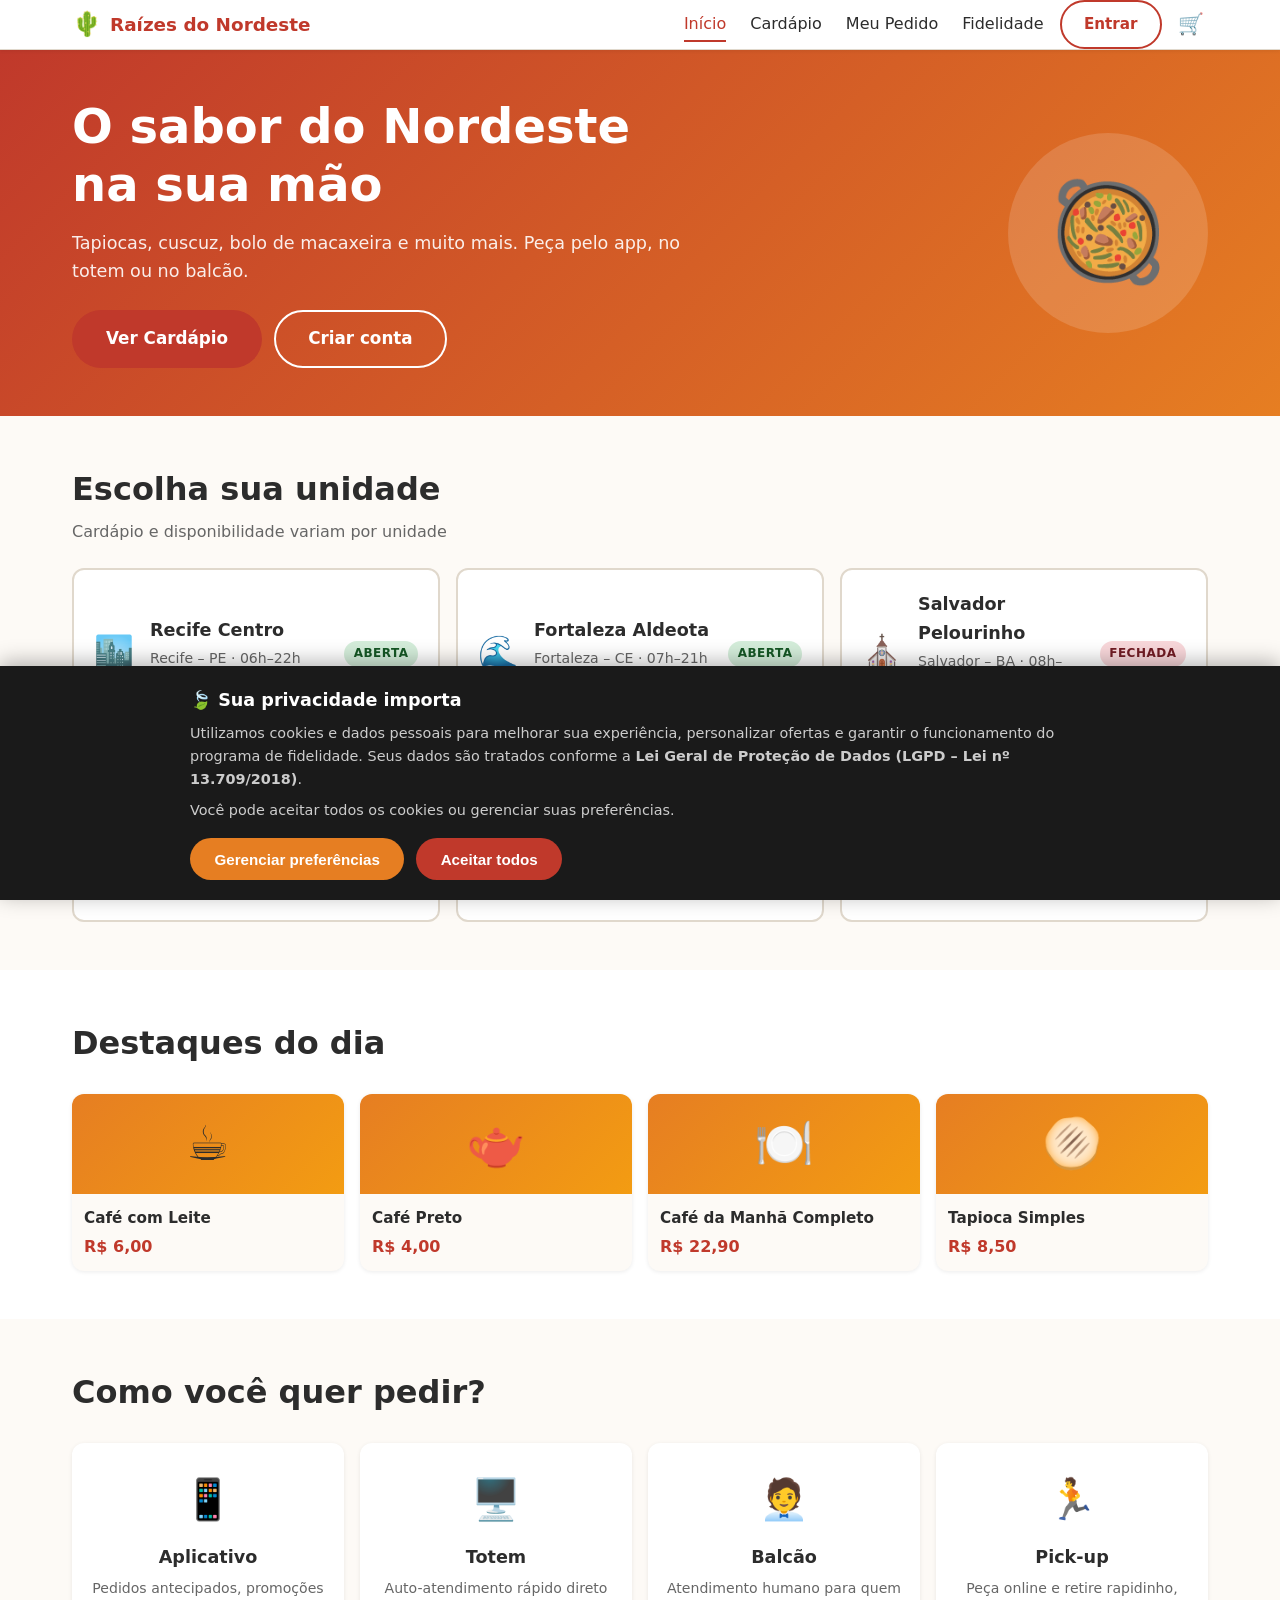
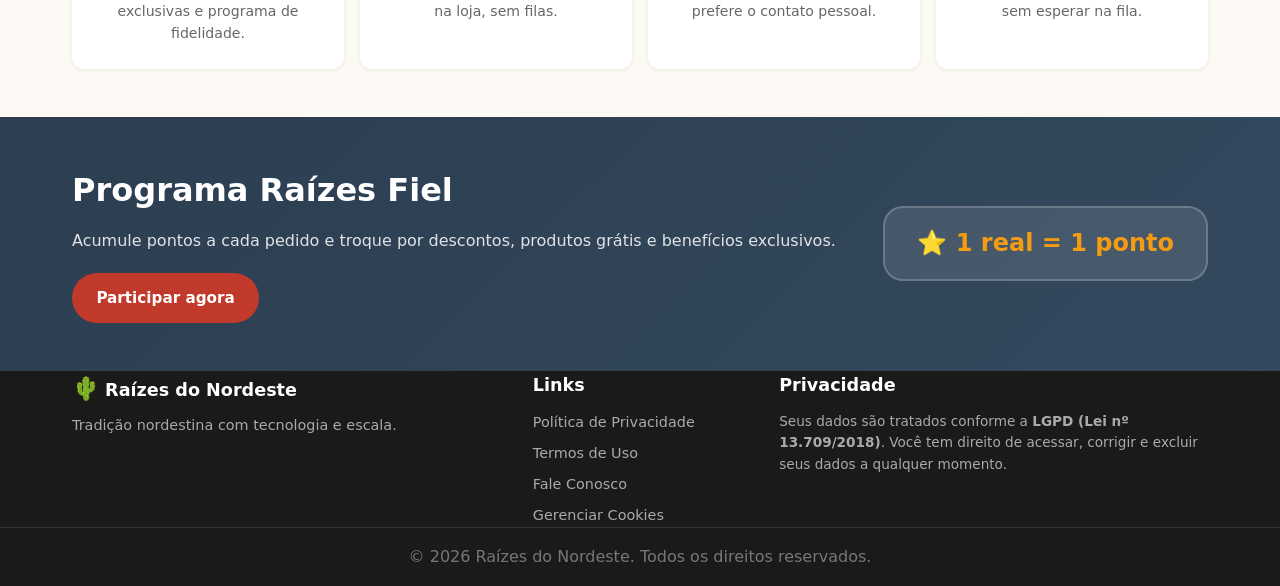
==== commit 883917fe: "feat: implementação completa raizes do nordeste" ====
--- a/index.html
+++ b/index.html
@@ -3,30 +3,30 @@
 <head>
   <meta charset="UTF-8" />
   <meta name="viewport" content="width=device-width, initial-scale=1.0" />
-  <title>Raízes do Nordeste - Delivery & Fidelidade</title>
-  <meta name="description" content="O melhor da culinária nordestina: tapiocas, cuscuz e bolos regionais. Peça agora!">
-  <meta name="author" content="Renan Bezerra">
+  <title>Raízes do Nordeste</title>
   <link rel="stylesheet" href="src/css/global.css" />
   <link rel="stylesheet" href="src/css/home.css" />
 </head>
 <body>
 
-  <div id="privacy-bar" class="privacy-bar hidden" role="dialog" aria-labelledby="privacy-title" aria-modal="true">
-    <div class="privacy-content">
-      <h2 id="privacy-title"> Sua privacidade importa</h2>
+  <!-- LGPD Banner -->
+  <div id="lgpd-banner" class="lgpd-banner" role="dialog" aria-labelledby="lgpd-title" aria-modal="true">
+    <div class="lgpd-content">
+      <h2 id="lgpd-title">🍃 Sua privacidade importa</h2>
       <p>
         Utilizamos cookies e dados pessoais para melhorar sua experiência, personalizar ofertas e
         garantir o funcionamento do programa de fidelidade. Seus dados são tratados conforme a
         <strong>Lei Geral de Proteção de Dados (LGPD – Lei nº 13.709/2018)</strong>.
       </p>
       <p>Você pode aceitar todos os cookies ou gerenciar suas preferências.</p>
-      <div class="privacy-actions">
+      <div class="lgpd-actions">
         <button class="btn-secondary" onclick="openPrivacyModal()">Gerenciar preferências</button>
         <button class="btn-primary" onclick="acceptLGPD()">Aceitar todos</button>
       </div>
     </div>
   </div>
 
+  <!-- Privacy Modal -->
   <div id="privacy-modal" class="modal hidden" role="dialog" aria-modal="true" aria-labelledby="modal-title">
     <div class="modal-overlay" onclick="closePrivacyModal()"></div>
     <div class="modal-box">
@@ -61,9 +61,10 @@
     </div>
   </div>
 
+  <!-- Header -->
   <header class="header" role="banner">
     <div class="container header-inner">
-      <a href="index.html" class="logo">
+      <a href="index.html" class="logo" aria-label="Raízes do Nordeste - Página inicial">
         <span class="logo-icon">🌵</span>
         <span class="logo-text">Raízes do Nordeste</span>
       </a>
@@ -75,14 +76,13 @@
       </nav>
       <div class="header-actions">
         <a href="src/pages/login.html" class="btn-outline" id="btn-login">Entrar</a>
-        <a href="src/pages/carrinho.html" class="btn-cart" aria-label="Ver carrinho" style="display:flex; align-items:center;">
-          <img src="https://cdn-icons-png.flaticon.com/512/3144/3144456.png" alt="Carrinho" style="width: 24px; height: 24px;">
-          <span id="cart-count" class="cart-badge">0</span>
+        <a href="src/pages/carrinho.html" class="btn-cart" aria-label="Ver carrinho">
+          🛒 <span id="cart-count" class="cart-badge">0</span>
         </a>
       </div>
       <button class="menu-toggle" id="menu-toggle" aria-label="Abrir menu" aria-expanded="false">☰</button>
     </div>
-    
+    <!-- Mobile nav -->
     <nav class="mobile-nav hidden" id="mobile-nav" aria-label="Menu mobile">
       <a href="index.html" class="mobile-nav-link">Início</a>
       <a href="src/pages/cardapio.html" class="mobile-nav-link">Cardápio</a>
@@ -94,6 +94,7 @@
 
   <main id="main-content">
 
+    <!-- Hero -->
     <section class="hero" aria-labelledby="hero-title">
       <div class="container hero-inner">
         <div class="hero-text">
@@ -104,59 +105,65 @@
             <a href="src/pages/login.html" class="btn-outline btn-lg">Criar conta</a>
           </div>
         </div>
-        <div class="hero-image" aria-hidden="true" style="border-radius:20px; overflow:hidden;">
-          <img src="src/imgs/comida.jpeg" alt="Comida Nordestina" style="width: 100%; height: 100%; object-fit: cover; display: block;" />
-        </div>
-      </div>
-    </section>
-
-    <section class="section-unit">
+        <div class="hero-image" aria-hidden="true">
+          <div class="hero-img-placeholder">
+            <span>🥘</span>
+          </div>
+        </div>
+      </div>
+    </section>
+
+    <!-- Selecionar Unidade -->
+    <section class="section-unit" aria-labelledby="unit-title">
       <div class="container">
-        <h2>Escolha sua unidade</h2>
-        <p class="section-subtitle">O cardápio pode variar dependendo da unidade</p>
-        <div class="unit-grid" id="unit-grid">
-          
-        </div>
-      </div>
-    </section>
-
-    <section class="section-highlights">
+        <h2 id="unit-title">Escolha sua unidade</h2>
+        <p class="section-subtitle">Cardápio e disponibilidade variam por unidade</p>
+        <div class="unit-grid" id="unit-grid" role="list">
+          <!-- Preenchido via JS -->
+        </div>
+      </div>
+    </section>
+
+    <!-- Destaques -->
+    <section class="section-highlights" aria-labelledby="highlights-title">
       <div class="container">
-        <h2>Destaques de hoje</h2>
-        <div class="highlights-grid" id="highlights-grid">
-          
-        </div>
-      </div>
-    </section>
-
-    <section class="section-channels">
+        <h2 id="highlights-title">Destaques do dia</h2>
+        <div class="highlights-grid" id="highlights-grid" role="list">
+          <!-- Preenchido via JS -->
+        </div>
+      </div>
+    </section>
+
+    <!-- Canais de atendimento -->
+    <section class="section-channels" aria-labelledby="channels-title">
       <div class="container">
-        <h2>Como você quer pedir?</h2>
+        <h2 id="channels-title">Como você quer pedir?</h2>
         <div class="channels-grid">
           <div class="channel-card">
-            <img src="https://images.unsplash.com/photo-1512941937669-90a1b58e7e9c?ixlib=rb-4.0.3&auto=format&fit=crop&w=150&q=80" alt="App" style="width: 48px; height: 48px; object-fit: cover; border-radius: 12px; margin-bottom: 1rem; display: block;" />
-            <h3>Pelo Aplicativo</h3>
-            <p>Peça de onde estiver e acumule pontos no Raízes Fiel.</p>
-          </div>
-          <div class="channel-card">
-            <img src="src/imgs/totem.png" alt="Totem" style="width: 48px; height: 48px; object-fit: cover; border-radius: 12px; margin-bottom: 1rem; display: block; margin-left: auto; margin-right: auto;" />
-            <h3>No Totem</h3>
-            <p>Auto-atendimento rápido na loja, sem pegar fila no balcão.</p>
-          </div>
-          <div class="channel-card">
-            <img src="src/imgs/balcao.jpg" alt="Balcão" style="width: 48px; height: 48px; object-fit: cover; border-radius: 12px; margin-bottom: 1rem; display: block; margin-left: auto; margin-right: auto;" />
-            <h3>No Balcão</h3>
-            <p>Aquele atendimento de sempre pra quem não abre mão da prosa.</p>
-          </div>
-          <div class="channel-card">
-            <img src="https://images.unsplash.com/photo-1526367790999-0150786686a2?ixlib=rb-4.0.3&auto=format&fit=crop&w=150&q=80" alt="Pick-up" style="width: 48px; height: 48px; object-fit: cover; border-radius: 12px; margin-bottom: 1rem; display: block;" />
+            <span class="channel-icon" aria-hidden="true">📱</span>
+            <h3>Aplicativo</h3>
+            <p>Pedidos antecipados, promoções exclusivas e programa de fidelidade.</p>
+          </div>
+          <div class="channel-card">
+            <span class="channel-icon" aria-hidden="true">🖥️</span>
+            <h3>Totem</h3>
+            <p>Auto-atendimento rápido direto na loja, sem filas.</p>
+          </div>
+          <div class="channel-card">
+            <span class="channel-icon" aria-hidden="true">🧑‍💼</span>
+            <h3>Balcão</h3>
+            <p>Atendimento humano para quem prefere o contato pessoal.</p>
+          </div>
+          <div class="channel-card">
+            <span class="channel-icon" aria-hidden="true">🏃</span>
             <h3>Pick-up</h3>
-            <p>Peça online e só passe na loja pra retirar rapidinho.</p>
-          </div>
-        </div>
-      </div>
-    </section>
-
+            <p>Peça online e retire rapidinho, sem esperar na fila.</p>
+          </div>
+        </div>
+      </div>
+    </section>
+
+    <!-- Fidelidade CTA -->
     <section class="section-fidelity" aria-labelledby="fidelity-title">
       <div class="container fidelity-inner">
         <div>
@@ -164,15 +171,13 @@
           <p>Acumule pontos a cada pedido e troque por descontos, produtos grátis e benefícios exclusivos.</p>
           <a href="src/pages/login.html" class="btn-primary">Participar agora</a>
         </div>
-        <div class="fidelity-badge" aria-hidden="true" style="display:flex; align-items:center; gap:8px;">
-          <img src="https://cdn-icons-png.flaticon.com/512/1828/1828884.png" alt="Estrela" style="width:18px; height:18px;">
-          1 real = 1 ponto
-        </div>
+        <div class="fidelity-badge" aria-hidden="true">⭐ 1 real = 1 ponto</div>
       </div>
     </section>
 
   </main>
 
+  <!-- Footer -->
   <footer class="footer" role="contentinfo">
     <div class="container footer-inner">
       <div class="footer-brand">
--- a/src/css/global.css
+++ b/src/css/global.css
@@ -1,3 +1,9 @@
+/* =============================================
+   RAÍZES DO NORDESTE — Global CSS
+   Mobile-first, responsivo, acessível
+   ============================================= */
+
+/* --- Reset & Base --- */
 *, *::before, *::after { box-sizing: border-box; margin: 0; padding: 0; }
 
 :root {
@@ -48,6 +54,7 @@
 
 ul, ol { list-style: none; }
 
+/* --- Container --- */
 .container {
   width: 100%;
   max-width: 1200px;
@@ -55,6 +62,7 @@
   padding: 0 1rem;
 }
 
+/* --- Typography --- */
 h1 { font-size: clamp(1.8rem, 5vw, 3rem); font-weight: 800; line-height: 1.2; }
 h2 { font-size: clamp(1.3rem, 3vw, 2rem); font-weight: 700; }
 h3 { font-size: 1.1rem; font-weight: 600; }
@@ -62,6 +70,7 @@
 
 .section-subtitle { color: var(--color-text-light); margin-top: .25rem; }
 
+/* --- Buttons --- */
 .btn-primary, .btn-secondary, .btn-outline, .btn-danger {
   display: inline-flex;
   align-items: center;
@@ -93,6 +102,7 @@
   outline-offset: 2px;
 }
 
+/* --- Header --- */
 .header {
   background: var(--color-surface);
   border-bottom: 1px solid var(--color-border);
@@ -185,6 +195,7 @@
 .mobile-nav-link:hover { background: var(--color-bg); color: var(--color-primary); }
 .mobile-nav.hidden { display: none; }
 
+/* --- Footer --- */
 .footer {
   background: #1a1a1a;
   color: #ccc;
@@ -212,7 +223,8 @@
   color: #777;
 }
 
-.privacy-bar {
+/* --- LGPD Banner --- */
+.lgpd-banner {
   position: fixed;
   bottom: 0; left: 0; right: 0;
   background: #1a1a1a;
@@ -222,17 +234,18 @@
   box-shadow: 0 -4px 20px rgba(0,0,0,.3);
   animation: slideUp .4s ease;
 }
-.privacy-content { max-width: 900px; margin: 0 auto; }
-.privacy-content h2 { color: #fff; font-size: 1.1rem; margin-bottom: .5rem; }
-.privacy-content p  { font-size: .9rem; color: #ccc; margin-bottom: .5rem; }
-.privacy-actions { display: flex; flex-wrap: wrap; gap: .75rem; margin-top: 1rem; }
-.privacy-bar.hidden { display: none; }
+.lgpd-content { max-width: 900px; margin: 0 auto; }
+.lgpd-content h2 { color: #fff; font-size: 1.1rem; margin-bottom: .5rem; }
+.lgpd-content p  { font-size: .9rem; color: #ccc; margin-bottom: .5rem; }
+.lgpd-actions { display: flex; flex-wrap: wrap; gap: .75rem; margin-top: 1rem; }
+.lgpd-banner.hidden { display: none; }
 
 @keyframes slideUp {
   from { transform: translateY(100%); }
   to   { transform: translateY(0); }
 }
 
+/* --- Modal --- */
 .modal {
   position: fixed;
   inset: 0;
@@ -277,6 +290,7 @@
 .privacy-note { font-size: .85rem !important; }
 .link { color: var(--color-primary); text-decoration: underline; }
 
+/* --- Cards --- */
 .card {
   background: var(--color-surface);
   border-radius: var(--radius-md);
@@ -286,6 +300,7 @@
 }
 .card:hover { box-shadow: var(--shadow-md); transform: translateY(-2px); }
 
+/* --- Badges --- */
 .badge {
   display: inline-block;
   padding: .2rem .6rem;
@@ -301,6 +316,7 @@
 .badge-info     { background: #d1ecf1; color: #0c5460; }
 .badge-primary  { background: #fde8e6; color: var(--color-primary); }
 
+/* --- Form elements --- */
 .form-group { display: flex; flex-direction: column; gap: .4rem; margin-bottom: 1rem; }
 .form-label { font-weight: 600; font-size: .9rem; }
 .form-input, .form-select, .form-textarea {
@@ -322,6 +338,7 @@
 .form-error { color: var(--color-error); font-size: .82rem; }
 .form-hint  { color: var(--color-text-light); font-size: .82rem; }
 
+/* --- Alerts --- */
 .alert {
   padding: .85rem 1.1rem;
   border-radius: var(--radius-md);
@@ -336,6 +353,7 @@
 .alert-warning { background: #fff3cd; color: #856404; border-left: 4px solid var(--color-warning); }
 .alert-info    { background: #d1ecf1; color: #0c5460; border-left: 4px solid var(--color-info); }
 
+/* --- Utilities --- */
 .hidden  { display: none !important; }
 .sr-only { position: absolute; width: 1px; height: 1px; padding: 0; margin: -1px; overflow: hidden; clip: rect(0,0,0,0); white-space: nowrap; border: 0; }
 .text-center { text-align: center; }
@@ -347,6 +365,7 @@
 .mb-2 { margin-bottom: 1rem; }
 .divider { border: none; border-top: 1px solid var(--color-border); margin: 1.5rem 0; }
 
+/* --- Spinner --- */
 .spinner {
   width: 36px; height: 36px;
   border: 4px solid var(--color-border);
@@ -357,6 +376,7 @@
 }
 @keyframes spin { to { transform: rotate(360deg); } }
 
+/* --- Toast --- */
 .toast-container {
   position: fixed;
   bottom: 1.5rem;
@@ -387,6 +407,7 @@
   to   { opacity: 1; transform: translateX(0); }
 }
 
+/* --- Responsive --- */
 @media (min-width: 640px) {
   .container { padding: 0 1.5rem; }
   .footer-inner { grid-template-columns: 1fr 1fr; }
--- a/src/css/home.css
+++ b/src/css/home.css
@@ -1,3 +1,8 @@
+/* =============================================
+   HOME PAGE
+   ============================================= */
+
+/* Hero */
 .hero {
   background: linear-gradient(135deg, #C0392B 0%, #E67E22 100%);
   color: #fff;
@@ -14,25 +19,18 @@
 .hero-actions { display: flex; flex-wrap: wrap; gap: .75rem; }
 .hero-actions .btn-outline { border-color: #fff; color: #fff; }
 .hero-actions .btn-outline:hover { background: #fff; color: var(--color-primary); }
-.hero-image {
-  width: 100%;
-  max-width: 450px;
-  height: clamp(250px, 40vh, 350px);
+.hero-img-placeholder {
+  width: 200px; height: 200px;
   background: rgba(255,255,255,.15);
-  border-radius: 20px;
+  border-radius: 50%;
   display: flex;
   align-items: center;
   justify-content: center;
+  font-size: 6rem;
   flex-shrink: 0;
-  overflow: hidden;
-  box-shadow: var(--shadow-lg);
-}
-.hero-image img {
-  width: 100%;
-  height: 100%;
-  object-fit: cover;
 }
 
+/* Units */
 .section-unit { padding: 3rem 0; }
 .section-unit h2 { margin-bottom: .25rem; }
 .unit-grid {
@@ -62,12 +60,13 @@
 .unit-info p  { font-size: .88rem; color: var(--color-text-light); }
 .unit-status  { margin-left: auto; flex-shrink: 0; }
 
+/* Highlights */
 .section-highlights { padding: 3rem 0; background: var(--color-surface); }
 .section-highlights h2 { margin-bottom: 1.5rem; }
 .highlights-grid {
   display: grid;
-  grid-template-columns: 1fr;
-  gap: 1.25rem;
+  grid-template-columns: repeat(2, 1fr);
+  gap: 1rem;
 }
 .highlight-card {
   background: var(--color-bg);
@@ -79,23 +78,19 @@
 }
 .highlight-card:hover { box-shadow: var(--shadow-md); transform: translateY(-2px); }
 .highlight-img {
-  height: 140px;
-  background: #eee;
+  height: 100px;
+  background: linear-gradient(135deg, #E67E22, #F39C12);
   display: flex;
   align-items: center;
   justify-content: center;
-  overflow: hidden;
-}
-.highlight-img img {
-  width: 100%;
-  height: 100%;
-  object-fit: cover;
+  font-size: 3rem;
 }
 .highlight-body { padding: .75rem; }
 .highlight-body h3 { font-size: .95rem; margin-bottom: .25rem; }
 .highlight-price { color: var(--color-primary); font-weight: 700; font-size: 1rem; }
 .highlight-old   { text-decoration: line-through; color: var(--color-text-light); font-size: .85rem; margin-right: .4rem; }
 
+/* Channels */
 .section-channels { padding: 3rem 0; }
 .section-channels h2 { margin-bottom: 1.5rem; }
 .channels-grid {
@@ -116,6 +111,7 @@
 .channel-card h3 { margin-bottom: .4rem; }
 .channel-card p  { font-size: .88rem; color: var(--color-text-light); }
 
+/* Fidelity CTA */
 .section-fidelity {
   background: linear-gradient(135deg, #2C3E50, #34495E);
   color: #fff;
@@ -140,9 +136,7 @@
   border: 2px solid rgba(255,255,255,.2);
 }
 
-@media (min-width: 480px) {
-  .highlights-grid { grid-template-columns: repeat(2, 1fr); }
-}
+/* Responsive */
 @media (min-width: 640px) {
   .unit-grid { grid-template-columns: repeat(2, 1fr); }
   .highlights-grid { grid-template-columns: repeat(3, 1fr); }
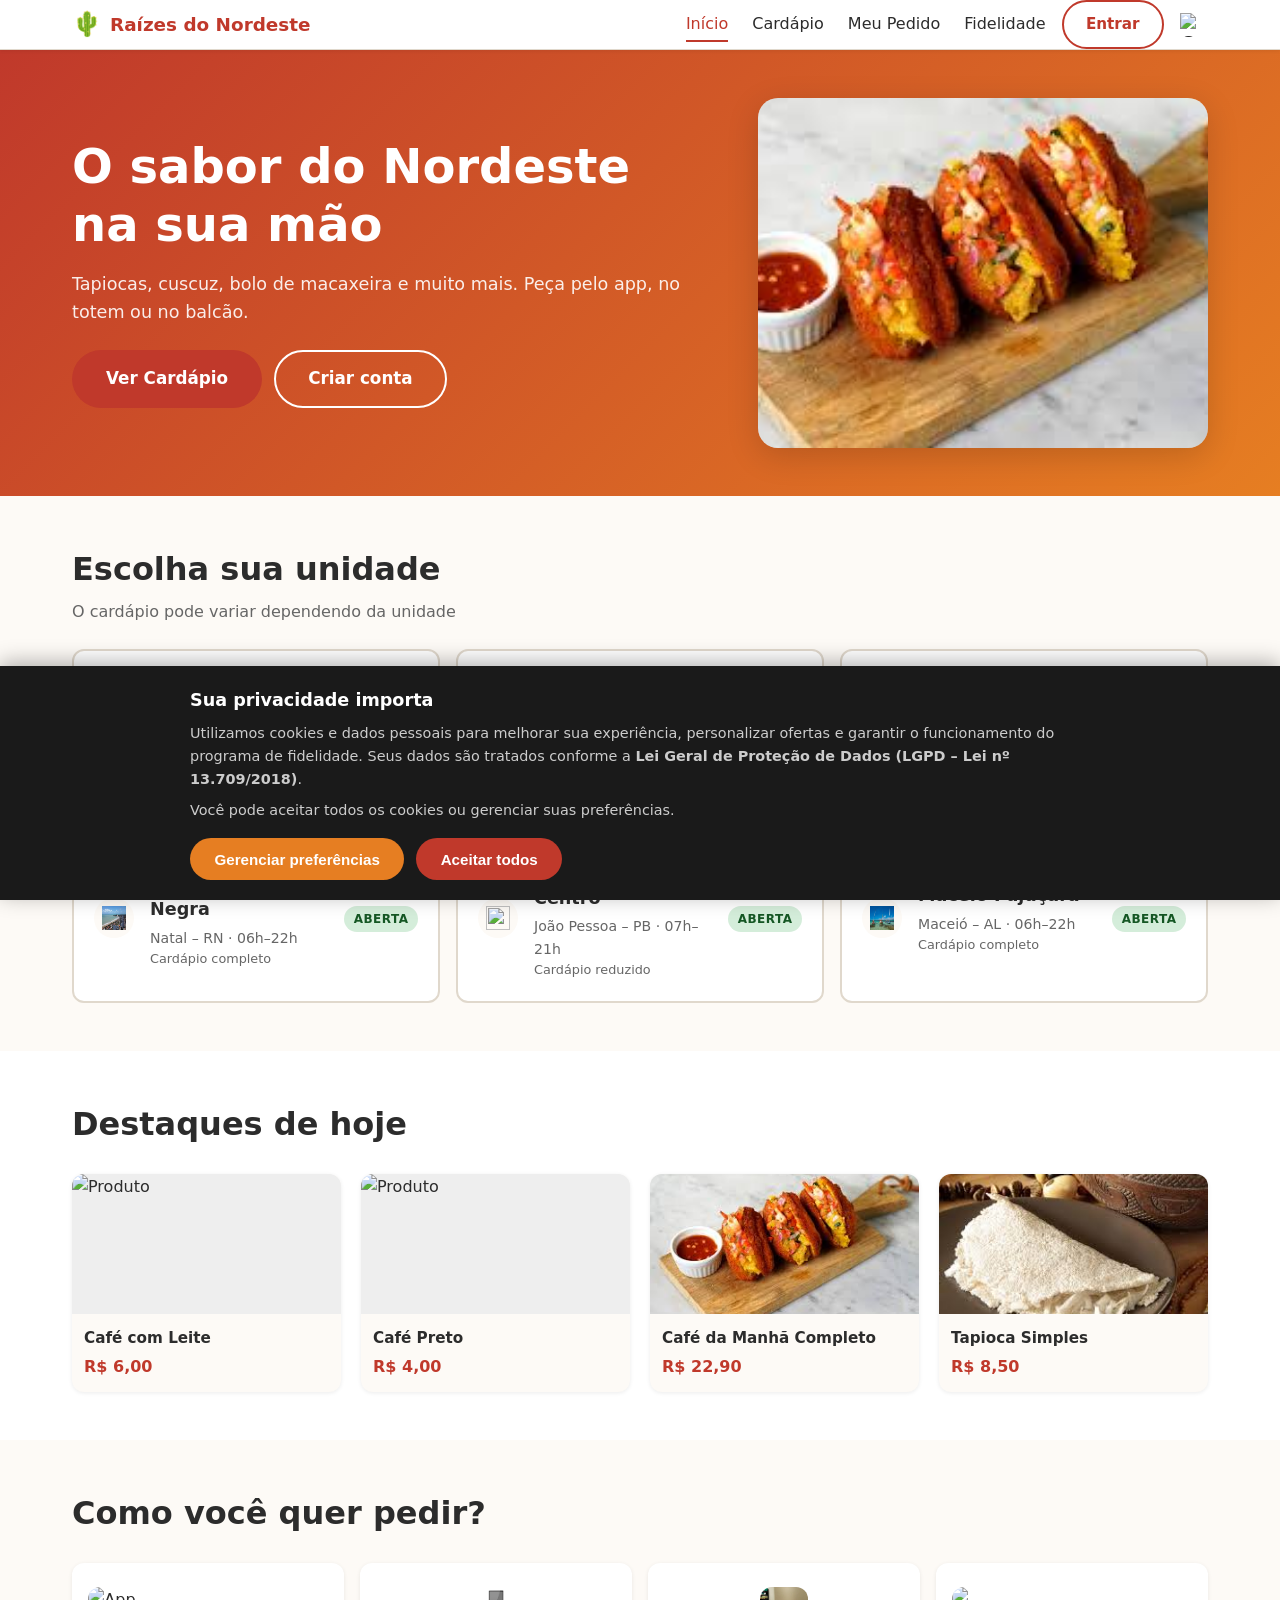
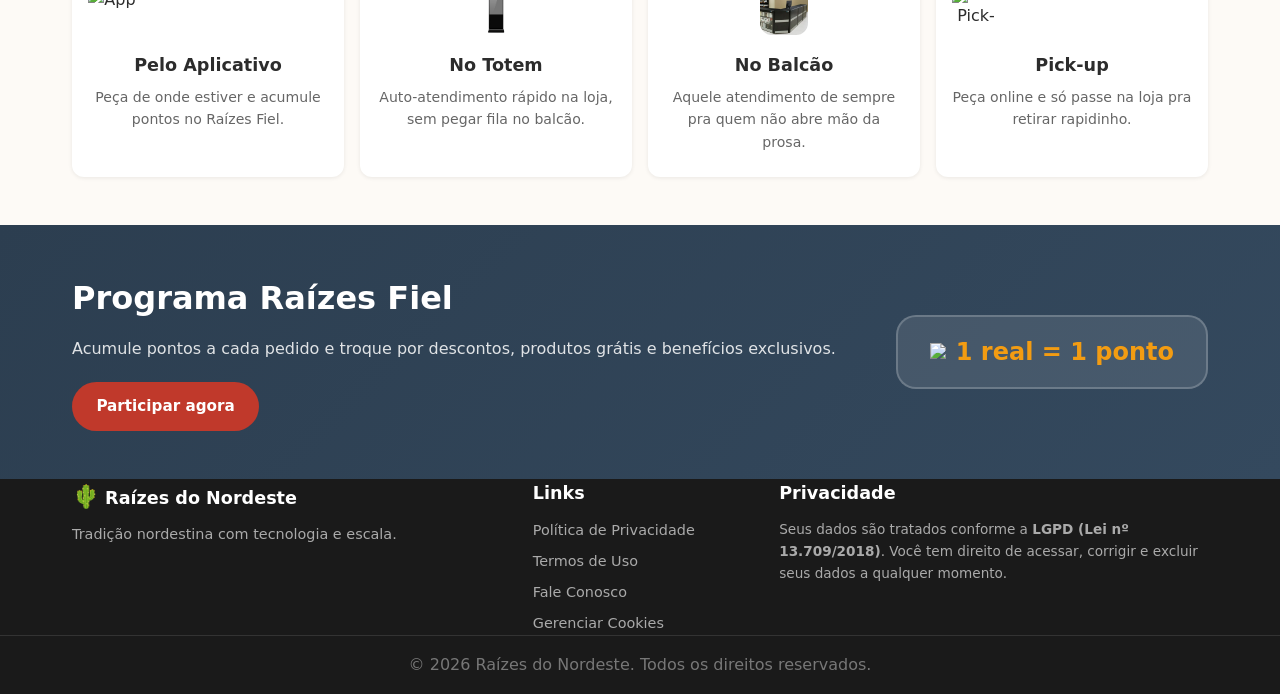
==== commit 15d55b5e: "build: estrutura completa raizes do nordeste" ====
--- a/index.html
+++ b/index.html
@@ -3,30 +3,30 @@
 <head>
   <meta charset="UTF-8" />
   <meta name="viewport" content="width=device-width, initial-scale=1.0" />
-  <title>Raízes do Nordeste</title>
+  <title>Raízes do Nordeste - Delivery & Fidelidade</title>
+  <meta name="description" content="O melhor da culinária nordestina: tapiocas, cuscuz e bolos regionais. Peça agora!">
+  <meta name="author" content="Renan Bezerra">
   <link rel="stylesheet" href="src/css/global.css" />
   <link rel="stylesheet" href="src/css/home.css" />
 </head>
 <body>
 
-  <!-- LGPD Banner -->
-  <div id="lgpd-banner" class="lgpd-banner" role="dialog" aria-labelledby="lgpd-title" aria-modal="true">
-    <div class="lgpd-content">
-      <h2 id="lgpd-title">🍃 Sua privacidade importa</h2>
+  <div id="privacy-bar" class="privacy-bar hidden" role="dialog" aria-labelledby="privacy-title" aria-modal="true">
+    <div class="privacy-content">
+      <h2 id="privacy-title"> Sua privacidade importa</h2>
       <p>
         Utilizamos cookies e dados pessoais para melhorar sua experiência, personalizar ofertas e
         garantir o funcionamento do programa de fidelidade. Seus dados são tratados conforme a
         <strong>Lei Geral de Proteção de Dados (LGPD – Lei nº 13.709/2018)</strong>.
       </p>
       <p>Você pode aceitar todos os cookies ou gerenciar suas preferências.</p>
-      <div class="lgpd-actions">
+      <div class="privacy-actions">
         <button class="btn-secondary" onclick="openPrivacyModal()">Gerenciar preferências</button>
         <button class="btn-primary" onclick="acceptLGPD()">Aceitar todos</button>
       </div>
     </div>
   </div>
 
-  <!-- Privacy Modal -->
   <div id="privacy-modal" class="modal hidden" role="dialog" aria-modal="true" aria-labelledby="modal-title">
     <div class="modal-overlay" onclick="closePrivacyModal()"></div>
     <div class="modal-box">
@@ -61,10 +61,9 @@
     </div>
   </div>
 
-  <!-- Header -->
   <header class="header" role="banner">
     <div class="container header-inner">
-      <a href="index.html" class="logo" aria-label="Raízes do Nordeste - Página inicial">
+      <a href="index.html" class="logo">
         <span class="logo-icon">🌵</span>
         <span class="logo-text">Raízes do Nordeste</span>
       </a>
@@ -76,13 +75,14 @@
       </nav>
       <div class="header-actions">
         <a href="src/pages/login.html" class="btn-outline" id="btn-login">Entrar</a>
-        <a href="src/pages/carrinho.html" class="btn-cart" aria-label="Ver carrinho">
-          🛒 <span id="cart-count" class="cart-badge">0</span>
+        <a href="src/pages/carrinho.html" class="btn-cart" aria-label="Ver carrinho" style="display:flex; align-items:center;">
+          <img src="https://cdn-icons-png.flaticon.com/512/3144/3144456.png" alt="Carrinho" style="width: 24px; height: 24px;">
+          <span id="cart-count" class="cart-badge">0</span>
         </a>
       </div>
       <button class="menu-toggle" id="menu-toggle" aria-label="Abrir menu" aria-expanded="false">☰</button>
     </div>
-    <!-- Mobile nav -->
+    
     <nav class="mobile-nav hidden" id="mobile-nav" aria-label="Menu mobile">
       <a href="index.html" class="mobile-nav-link">Início</a>
       <a href="src/pages/cardapio.html" class="mobile-nav-link">Cardápio</a>
@@ -94,7 +94,6 @@
 
   <main id="main-content">
 
-    <!-- Hero -->
     <section class="hero" aria-labelledby="hero-title">
       <div class="container hero-inner">
         <div class="hero-text">
@@ -105,65 +104,59 @@
             <a href="src/pages/login.html" class="btn-outline btn-lg">Criar conta</a>
           </div>
         </div>
-        <div class="hero-image" aria-hidden="true">
-          <div class="hero-img-placeholder">
-            <span>🥘</span>
-          </div>
-        </div>
-      </div>
-    </section>
-
-    <!-- Selecionar Unidade -->
-    <section class="section-unit" aria-labelledby="unit-title">
+        <div class="hero-image" aria-hidden="true" style="border-radius:20px; overflow:hidden;">
+          <img src="src/imgs/comida.jpeg" alt="Comida Nordestina" style="width: 100%; height: 100%; object-fit: cover; display: block;" />
+        </div>
+      </div>
+    </section>
+
+    <section class="section-unit">
       <div class="container">
-        <h2 id="unit-title">Escolha sua unidade</h2>
-        <p class="section-subtitle">Cardápio e disponibilidade variam por unidade</p>
-        <div class="unit-grid" id="unit-grid" role="list">
-          <!-- Preenchido via JS -->
-        </div>
-      </div>
-    </section>
-
-    <!-- Destaques -->
-    <section class="section-highlights" aria-labelledby="highlights-title">
+        <h2>Escolha sua unidade</h2>
+        <p class="section-subtitle">O cardápio pode variar dependendo da unidade</p>
+        <div class="unit-grid" id="unit-grid">
+          
+        </div>
+      </div>
+    </section>
+
+    <section class="section-highlights">
       <div class="container">
-        <h2 id="highlights-title">Destaques do dia</h2>
-        <div class="highlights-grid" id="highlights-grid" role="list">
-          <!-- Preenchido via JS -->
-        </div>
-      </div>
-    </section>
-
-    <!-- Canais de atendimento -->
-    <section class="section-channels" aria-labelledby="channels-title">
+        <h2>Destaques de hoje</h2>
+        <div class="highlights-grid" id="highlights-grid">
+          
+        </div>
+      </div>
+    </section>
+
+    <section class="section-channels">
       <div class="container">
-        <h2 id="channels-title">Como você quer pedir?</h2>
+        <h2>Como você quer pedir?</h2>
         <div class="channels-grid">
           <div class="channel-card">
-            <span class="channel-icon" aria-hidden="true">📱</span>
-            <h3>Aplicativo</h3>
-            <p>Pedidos antecipados, promoções exclusivas e programa de fidelidade.</p>
-          </div>
-          <div class="channel-card">
-            <span class="channel-icon" aria-hidden="true">🖥️</span>
-            <h3>Totem</h3>
-            <p>Auto-atendimento rápido direto na loja, sem filas.</p>
-          </div>
-          <div class="channel-card">
-            <span class="channel-icon" aria-hidden="true">🧑‍💼</span>
-            <h3>Balcão</h3>
-            <p>Atendimento humano para quem prefere o contato pessoal.</p>
-          </div>
-          <div class="channel-card">
-            <span class="channel-icon" aria-hidden="true">🏃</span>
+            <img src="https://images.unsplash.com/photo-1512941937669-90a1b58e7e9c?ixlib=rb-4.0.3&auto=format&fit=crop&w=150&q=80" alt="App" style="width: 48px; height: 48px; object-fit: cover; border-radius: 12px; margin-bottom: 1rem; display: block;" />
+            <h3>Pelo Aplicativo</h3>
+            <p>Peça de onde estiver e acumule pontos no Raízes Fiel.</p>
+          </div>
+          <div class="channel-card">
+            <img src="src/imgs/totem.png" alt="Totem" style="width: 48px; height: 48px; object-fit: cover; border-radius: 12px; margin-bottom: 1rem; display: block; margin-left: auto; margin-right: auto;" />
+            <h3>No Totem</h3>
+            <p>Auto-atendimento rápido na loja, sem pegar fila no balcão.</p>
+          </div>
+          <div class="channel-card">
+            <img src="src/imgs/balcao.jpg" alt="Balcão" style="width: 48px; height: 48px; object-fit: cover; border-radius: 12px; margin-bottom: 1rem; display: block; margin-left: auto; margin-right: auto;" />
+            <h3>No Balcão</h3>
+            <p>Aquele atendimento de sempre pra quem não abre mão da prosa.</p>
+          </div>
+          <div class="channel-card">
+            <img src="https://images.unsplash.com/photo-1526367790999-0150786686a2?ixlib=rb-4.0.3&auto=format&fit=crop&w=150&q=80" alt="Pick-up" style="width: 48px; height: 48px; object-fit: cover; border-radius: 12px; margin-bottom: 1rem; display: block;" />
             <h3>Pick-up</h3>
-            <p>Peça online e retire rapidinho, sem esperar na fila.</p>
-          </div>
-        </div>
-      </div>
-    </section>
-
-    <!-- Fidelidade CTA -->
+            <p>Peça online e só passe na loja pra retirar rapidinho.</p>
+          </div>
+        </div>
+      </div>
+    </section>
+
     <section class="section-fidelity" aria-labelledby="fidelity-title">
       <div class="container fidelity-inner">
         <div>
@@ -171,13 +164,15 @@
           <p>Acumule pontos a cada pedido e troque por descontos, produtos grátis e benefícios exclusivos.</p>
           <a href="src/pages/login.html" class="btn-primary">Participar agora</a>
         </div>
-        <div class="fidelity-badge" aria-hidden="true">⭐ 1 real = 1 ponto</div>
+        <div class="fidelity-badge" aria-hidden="true" style="display:flex; align-items:center; gap:8px;">
+          <img src="https://cdn-icons-png.flaticon.com/512/1828/1828884.png" alt="Estrela" style="width:18px; height:18px;">
+          1 real = 1 ponto
+        </div>
       </div>
     </section>
 
   </main>
 
-  <!-- Footer -->
   <footer class="footer" role="contentinfo">
     <div class="container footer-inner">
       <div class="footer-brand">
--- a/src/css/global.css
+++ b/src/css/global.css
@@ -1,9 +1,3 @@
-/* =============================================
-   RAÍZES DO NORDESTE — Global CSS
-   Mobile-first, responsivo, acessível
-   ============================================= */
-
-/* --- Reset & Base --- */
 *, *::before, *::after { box-sizing: border-box; margin: 0; padding: 0; }
 
 :root {
@@ -54,7 +48,6 @@
 
 ul, ol { list-style: none; }
 
-/* --- Container --- */
 .container {
   width: 100%;
   max-width: 1200px;
@@ -62,7 +55,6 @@
   padding: 0 1rem;
 }
 
-/* --- Typography --- */
 h1 { font-size: clamp(1.8rem, 5vw, 3rem); font-weight: 800; line-height: 1.2; }
 h2 { font-size: clamp(1.3rem, 3vw, 2rem); font-weight: 700; }
 h3 { font-size: 1.1rem; font-weight: 600; }
@@ -70,7 +62,6 @@
 
 .section-subtitle { color: var(--color-text-light); margin-top: .25rem; }
 
-/* --- Buttons --- */
 .btn-primary, .btn-secondary, .btn-outline, .btn-danger {
   display: inline-flex;
   align-items: center;
@@ -102,7 +93,6 @@
   outline-offset: 2px;
 }
 
-/* --- Header --- */
 .header {
   background: var(--color-surface);
   border-bottom: 1px solid var(--color-border);
@@ -195,7 +185,6 @@
 .mobile-nav-link:hover { background: var(--color-bg); color: var(--color-primary); }
 .mobile-nav.hidden { display: none; }
 
-/* --- Footer --- */
 .footer {
   background: #1a1a1a;
   color: #ccc;
@@ -223,8 +212,7 @@
   color: #777;
 }
 
-/* --- LGPD Banner --- */
-.lgpd-banner {
+.privacy-bar {
   position: fixed;
   bottom: 0; left: 0; right: 0;
   background: #1a1a1a;
@@ -234,18 +222,17 @@
   box-shadow: 0 -4px 20px rgba(0,0,0,.3);
   animation: slideUp .4s ease;
 }
-.lgpd-content { max-width: 900px; margin: 0 auto; }
-.lgpd-content h2 { color: #fff; font-size: 1.1rem; margin-bottom: .5rem; }
-.lgpd-content p  { font-size: .9rem; color: #ccc; margin-bottom: .5rem; }
-.lgpd-actions { display: flex; flex-wrap: wrap; gap: .75rem; margin-top: 1rem; }
-.lgpd-banner.hidden { display: none; }
+.privacy-content { max-width: 900px; margin: 0 auto; }
+.privacy-content h2 { color: #fff; font-size: 1.1rem; margin-bottom: .5rem; }
+.privacy-content p  { font-size: .9rem; color: #ccc; margin-bottom: .5rem; }
+.privacy-actions { display: flex; flex-wrap: wrap; gap: .75rem; margin-top: 1rem; }
+.privacy-bar.hidden { display: none; }
 
 @keyframes slideUp {
   from { transform: translateY(100%); }
   to   { transform: translateY(0); }
 }
 
-/* --- Modal --- */
 .modal {
   position: fixed;
   inset: 0;
@@ -290,7 +277,6 @@
 .privacy-note { font-size: .85rem !important; }
 .link { color: var(--color-primary); text-decoration: underline; }
 
-/* --- Cards --- */
 .card {
   background: var(--color-surface);
   border-radius: var(--radius-md);
@@ -300,7 +286,6 @@
 }
 .card:hover { box-shadow: var(--shadow-md); transform: translateY(-2px); }
 
-/* --- Badges --- */
 .badge {
   display: inline-block;
   padding: .2rem .6rem;
@@ -316,7 +301,6 @@
 .badge-info     { background: #d1ecf1; color: #0c5460; }
 .badge-primary  { background: #fde8e6; color: var(--color-primary); }
 
-/* --- Form elements --- */
 .form-group { display: flex; flex-direction: column; gap: .4rem; margin-bottom: 1rem; }
 .form-label { font-weight: 600; font-size: .9rem; }
 .form-input, .form-select, .form-textarea {
@@ -338,7 +322,6 @@
 .form-error { color: var(--color-error); font-size: .82rem; }
 .form-hint  { color: var(--color-text-light); font-size: .82rem; }
 
-/* --- Alerts --- */
 .alert {
   padding: .85rem 1.1rem;
   border-radius: var(--radius-md);
@@ -353,7 +336,6 @@
 .alert-warning { background: #fff3cd; color: #856404; border-left: 4px solid var(--color-warning); }
 .alert-info    { background: #d1ecf1; color: #0c5460; border-left: 4px solid var(--color-info); }
 
-/* --- Utilities --- */
 .hidden  { display: none !important; }
 .sr-only { position: absolute; width: 1px; height: 1px; padding: 0; margin: -1px; overflow: hidden; clip: rect(0,0,0,0); white-space: nowrap; border: 0; }
 .text-center { text-align: center; }
@@ -365,7 +347,6 @@
 .mb-2 { margin-bottom: 1rem; }
 .divider { border: none; border-top: 1px solid var(--color-border); margin: 1.5rem 0; }
 
-/* --- Spinner --- */
 .spinner {
   width: 36px; height: 36px;
   border: 4px solid var(--color-border);
@@ -376,7 +357,6 @@
 }
 @keyframes spin { to { transform: rotate(360deg); } }
 
-/* --- Toast --- */
 .toast-container {
   position: fixed;
   bottom: 1.5rem;
@@ -407,7 +387,6 @@
   to   { opacity: 1; transform: translateX(0); }
 }
 
-/* --- Responsive --- */
 @media (min-width: 640px) {
   .container { padding: 0 1.5rem; }
   .footer-inner { grid-template-columns: 1fr 1fr; }
--- a/src/css/home.css
+++ b/src/css/home.css
@@ -1,8 +1,3 @@
-/* =============================================
-   HOME PAGE
-   ============================================= */
-
-/* Hero */
 .hero {
   background: linear-gradient(135deg, #C0392B 0%, #E67E22 100%);
   color: #fff;
@@ -19,18 +14,25 @@
 .hero-actions { display: flex; flex-wrap: wrap; gap: .75rem; }
 .hero-actions .btn-outline { border-color: #fff; color: #fff; }
 .hero-actions .btn-outline:hover { background: #fff; color: var(--color-primary); }
-.hero-img-placeholder {
-  width: 200px; height: 200px;
+.hero-image {
+  width: 100%;
+  max-width: 450px;
+  height: clamp(250px, 40vh, 350px);
   background: rgba(255,255,255,.15);
-  border-radius: 50%;
+  border-radius: 20px;
   display: flex;
   align-items: center;
   justify-content: center;
-  font-size: 6rem;
   flex-shrink: 0;
+  overflow: hidden;
+  box-shadow: var(--shadow-lg);
+}
+.hero-image img {
+  width: 100%;
+  height: 100%;
+  object-fit: cover;
 }
 
-/* Units */
 .section-unit { padding: 3rem 0; }
 .section-unit h2 { margin-bottom: .25rem; }
 .unit-grid {
@@ -60,13 +62,12 @@
 .unit-info p  { font-size: .88rem; color: var(--color-text-light); }
 .unit-status  { margin-left: auto; flex-shrink: 0; }
 
-/* Highlights */
 .section-highlights { padding: 3rem 0; background: var(--color-surface); }
 .section-highlights h2 { margin-bottom: 1.5rem; }
 .highlights-grid {
   display: grid;
-  grid-template-columns: repeat(2, 1fr);
-  gap: 1rem;
+  grid-template-columns: 1fr;
+  gap: 1.25rem;
 }
 .highlight-card {
   background: var(--color-bg);
@@ -78,19 +79,23 @@
 }
 .highlight-card:hover { box-shadow: var(--shadow-md); transform: translateY(-2px); }
 .highlight-img {
-  height: 100px;
-  background: linear-gradient(135deg, #E67E22, #F39C12);
+  height: 140px;
+  background: #eee;
   display: flex;
   align-items: center;
   justify-content: center;
-  font-size: 3rem;
+  overflow: hidden;
+}
+.highlight-img img {
+  width: 100%;
+  height: 100%;
+  object-fit: cover;
 }
 .highlight-body { padding: .75rem; }
 .highlight-body h3 { font-size: .95rem; margin-bottom: .25rem; }
 .highlight-price { color: var(--color-primary); font-weight: 700; font-size: 1rem; }
 .highlight-old   { text-decoration: line-through; color: var(--color-text-light); font-size: .85rem; margin-right: .4rem; }
 
-/* Channels */
 .section-channels { padding: 3rem 0; }
 .section-channels h2 { margin-bottom: 1.5rem; }
 .channels-grid {
@@ -111,7 +116,6 @@
 .channel-card h3 { margin-bottom: .4rem; }
 .channel-card p  { font-size: .88rem; color: var(--color-text-light); }
 
-/* Fidelity CTA */
 .section-fidelity {
   background: linear-gradient(135deg, #2C3E50, #34495E);
   color: #fff;
@@ -136,7 +140,9 @@
   border: 2px solid rgba(255,255,255,.2);
 }
 
-/* Responsive */
+@media (min-width: 480px) {
+  .highlights-grid { grid-template-columns: repeat(2, 1fr); }
+}
 @media (min-width: 640px) {
   .unit-grid { grid-template-columns: repeat(2, 1fr); }
   .highlights-grid { grid-template-columns: repeat(3, 1fr); }
